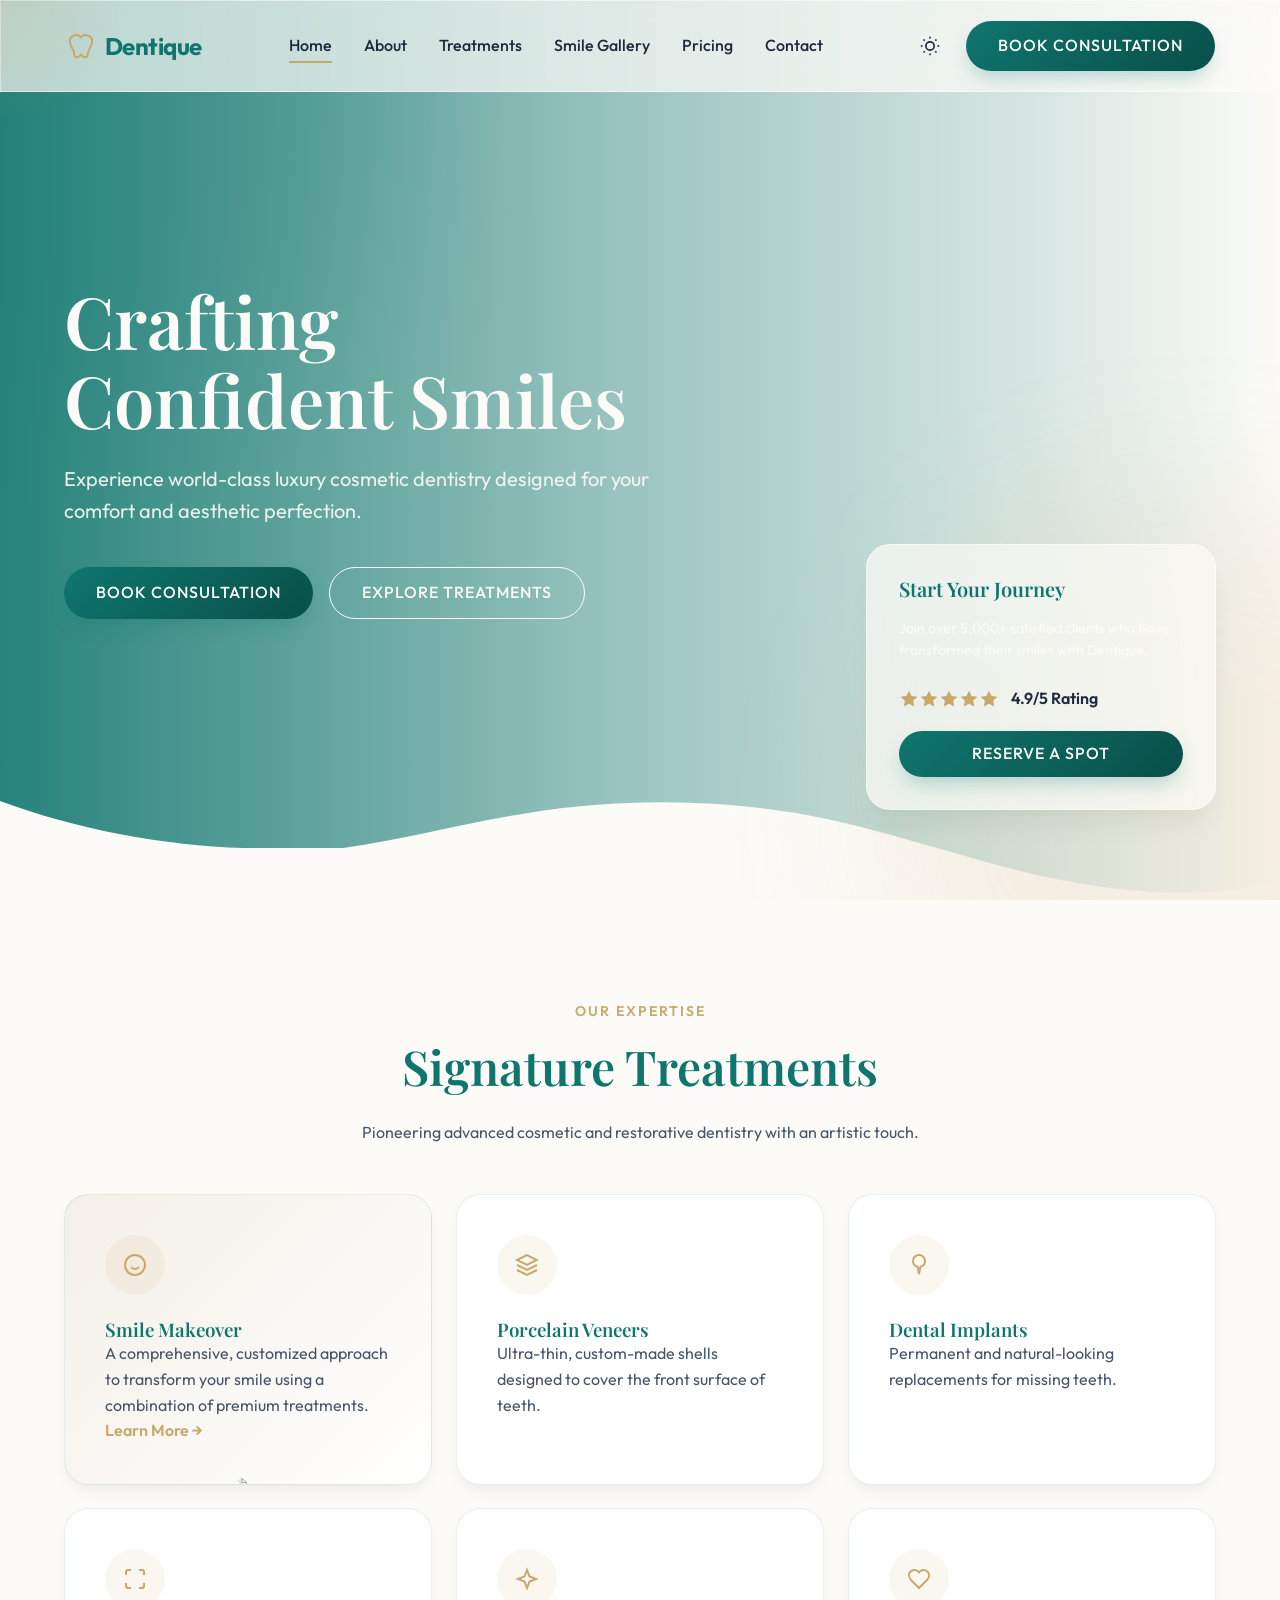
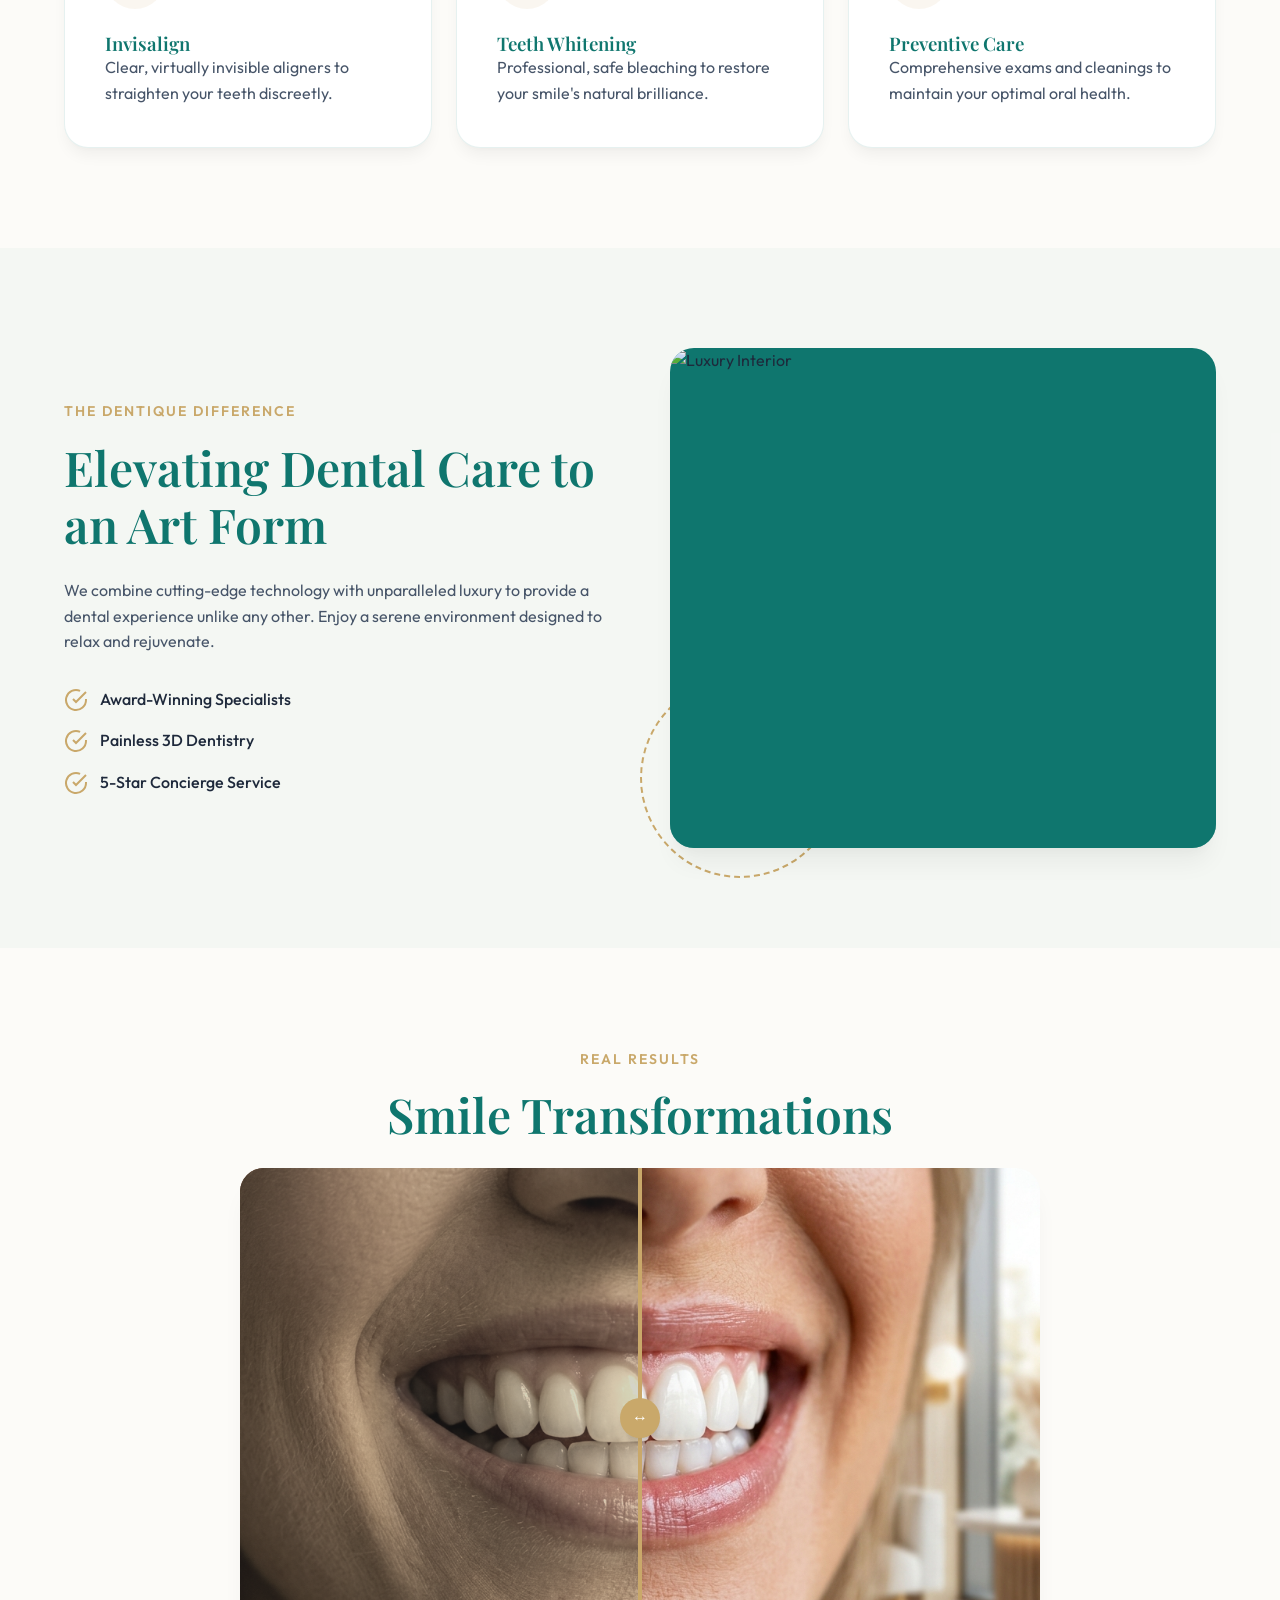
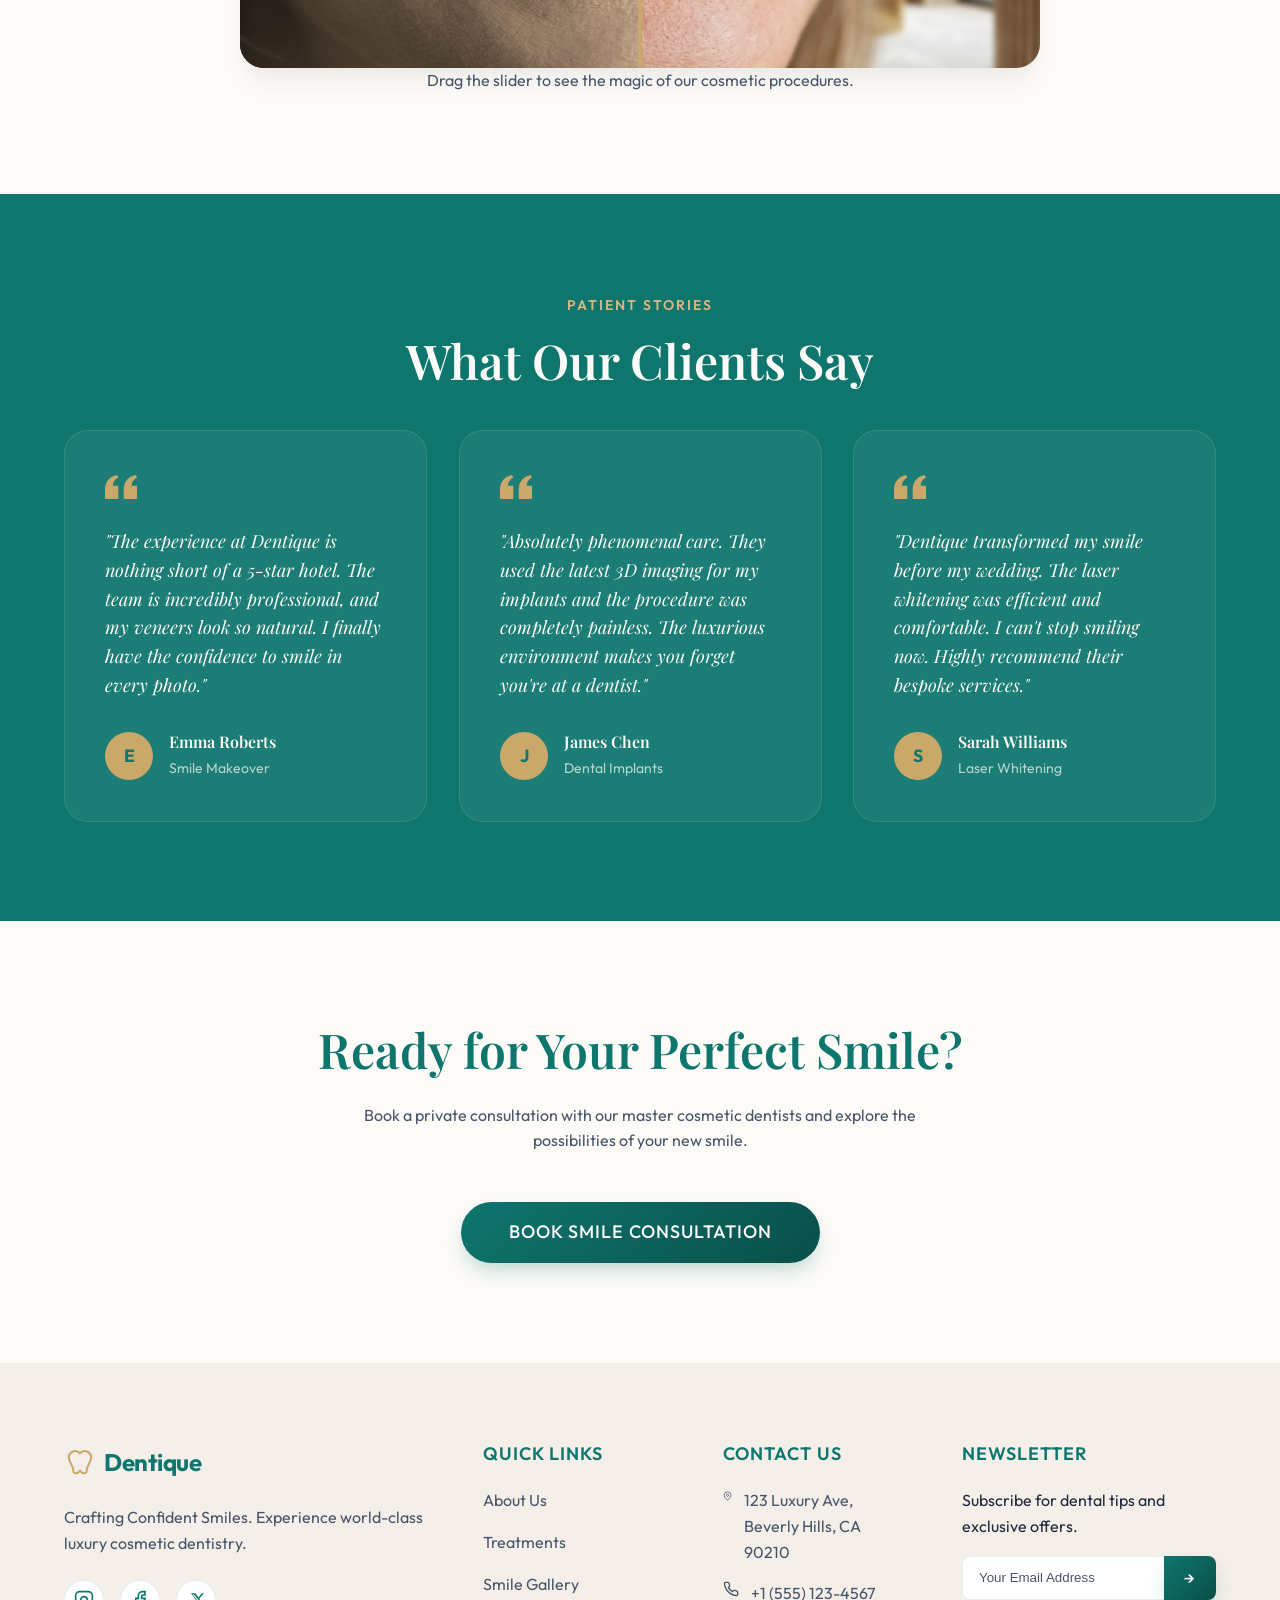
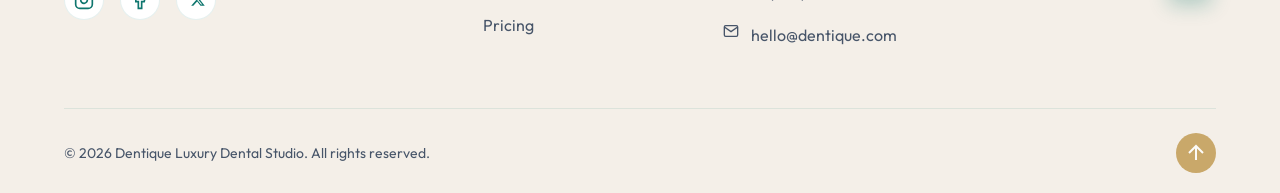
==== index.html @ 17588ed6 "first commit" ====
<!DOCTYPE html>
<html lang="en">
<head>
  <meta charset="UTF-8">
  <meta name="viewport" content="width=device-width, initial-scale=1.0">
  <title>Dentique | Luxury Dental Studio</title>
  <meta name="description" content="Crafting Confident Smiles. Experience world-class luxury cosmetic dentistry at Dentique.">
  <link rel="stylesheet" href="assets/css/style.css">
  <script src="assets/js/components.js" defer></script>
  <script src="assets/js/main.js" defer></script>
  <style>
    /* Home 1 Specific Styles */
    .hero {
      position: relative;
      height: 100vh;
      min-height: 800px;
      display: flex;
      align-items: center;
      overflow: hidden;
    }
    
    .hero-bg {
      position: absolute;
      top: 0;
      left: 0;
      width: 100%;
      height: 100%;
      z-index: -1;
    }
    
    .hero-bg img {
      width: 100%;
      height: 100%;
      object-fit: cover;
    }
    
    .hero-overlay {
      position: absolute;
      top: 0;
      left: 0;
      width: 100%;
      height: 100%;
      background: linear-gradient(to right, rgba(15, 118, 110, 0.9) 0%, rgba(15, 118, 110, 0.4) 50%, rgba(252, 251, 248, 0) 100%);
    }
    
    [data-theme="dark"] .hero-overlay {
      background: linear-gradient(to right, rgba(11, 17, 32, 0.95) 0%, rgba(11, 17, 32, 0.6) 50%, rgba(11, 17, 32, 0.2) 100%);
    }

    .hero-content {
      position: relative;
      z-index: 2;
      max-width: 600px;
      color: var(--secondary);
    }
    
    .hero-title {
      font-size: 4.5rem;
      color: var(--secondary);
      margin-bottom: 24px;
      line-height: 1.1;
    }
    
    [data-theme="dark"] .hero-title { color: var(--accent); }
    
    .hero-desc {
      font-size: 1.25rem;
      margin-bottom: 40px;
      opacity: 0.9;
    }
    
    .floating-appointment-card {
      position: absolute;
      right: 5%;
      bottom: 10%;
      background: var(--glass-bg);
      backdrop-filter: blur(20px);
      -webkit-backdrop-filter: blur(20px);
      padding: 32px;
      border-radius: var(--radius-lg);
      border: 1px solid var(--glass-border);
      box-shadow: var(--shadow-lg);
      max-width: 350px;
      z-index: 2;
      animation: float 6s ease-in-out infinite;
    }
    
    @keyframes float {
      0% { transform: translateY(0px); }
      50% { transform: translateY(-20px); }
      100% { transform: translateY(0px); }
    }
    
    .curved-bottom {
      position: absolute;
      bottom: 0;
      left: 0;
      width: 100%;
      overflow: hidden;
      line-height: 0;
      transform: translateY(1px);
    }
    
    .curved-bottom svg {
      position: relative;
      display: block;
      width: calc(100% + 1.3px);
      height: 100px;
    }
    
    .curved-bottom .shape-fill {
      fill: var(--bg-main);
      transition: fill var(--transition-base);
    }

    /* Signature Treatments - Bento Layout refinements */
    .bento-item.featured {
      grid-column: span 4;
      background: linear-gradient(135deg, var(--supporting), #fff);
    }
    .bento-item.standard {
      grid-column: span 4;
    }
    [data-theme="dark"] .bento-item.featured {
      background: linear-gradient(135deg, var(--bg-card), #152238);
    }
    
    .treatment-icon {
      width: 60px;
      height: 60px;
      background: rgba(201, 168, 106, 0.1);
      border-radius: 50%;
      display: flex;
      align-items: center;
      justify-content: center;
      color: var(--accent);
      margin-bottom: 24px;
    }
    
    .bento-img {
      position: absolute;
      right: -20px;
      bottom: -20px;
      width: 60%;
      opacity: 0.8;
      transition: transform var(--transition-slow);
    }
    .bento-item:hover .bento-img {
      transform: scale(1.05) translate(-10px, -10px);
    }
    
    /* Before & After Slider */
    .ba-slider {
      position: relative;
      width: 100%;
      max-width: 800px;
      margin: 0 auto;
      height: 500px;
      border-radius: var(--radius-lg);
      overflow: hidden;
      box-shadow: var(--shadow-lg);
    }
    
    .ba-slider img {
      position: absolute;
      top: 0; left: 0; width: 100%; height: 100%;
      object-fit: cover;
    }
    
    .img-after {
      z-index: 1;
    }
    
    .img-before {
      z-index: 2;
      clip-path: inset(0 50% 0 0);
    }
    
    .slider-handle {
      position: absolute;
      top: 0;
      bottom: 0;
      left: 50%;
      width: 4px;
      background: var(--accent);
      z-index: 3;
      transform: translateX(-50%);
      cursor: ew-resize;
    }
    
    .slider-handle::after {
      content: '↔';
      position: absolute;
      top: 50%;
      left: 50%;
      transform: translate(-50%, -50%);
      width: 40px;
      height: 40px;
      background: var(--accent);
      color: #fff;
      border-radius: 50%;
      display: flex;
      align-items: center;
      justify-content: center;
      font-weight: bold;
      box-shadow: var(--shadow-sm);
    }
    .hero-buttons {
      display: flex;
      gap: 16px;
    }

    @media (max-width: 1024px) {
      .hero-title { font-size: 3.5rem; }
      .floating-appointment-card { display: none; }
      .bento-item.featured, .bento-item.standard { grid-column: span 6; }
    }

    @media (max-width: 767px) {
      .hero-buttons {
        flex-direction: column;
        width: 100%;
      }
      .hero-buttons .btn {
        width: 100%;
        text-align: center;
      }
    }
  </style>
  <link rel="icon" type="image/svg+xml" href="favicon.svg">
</head>
<body>
  
  <custom-header></custom-header>

  <main>
    <!-- Section 1: Luxury Hero -->
    <section class="hero mesh-bg">
      <div class="hero-bg">
        <img src="assets/images/hero.png" alt="Dentique Luxury Clinic">
      </div>
      <div class="hero-overlay"></div>
      
      <div class="container relative z-10 h-full flex items-center">
        <div class="hero-content reveal fade-up">
          <h1 class="hero-title">Crafting<br>Confident Smiles</h1>
          <p class="hero-desc">Experience world-class luxury cosmetic dentistry designed for your comfort and aesthetic perfection.</p>
          <div class="hero-buttons">
            <a href="book.html" class="btn btn-primary">Book Consultation</a>
            <a href="treatments.html" class="btn btn-outline" style="color: var(--secondary); border-color: var(--secondary);">Explore Treatments</a>
          </div>
        </div>
      </div>
      
      <div class="floating-appointment-card reveal fade-left delay-300">
        <h3 class="mb-2" style="font-size: 1.25rem;">Start Your Journey</h3>
        <p class="mb-3" style="font-size: 0.875rem; color: var(--text-main);">Join over 5,000+ satisfied clients who have transformed their smiles with Dentique.</p>
        <div style="display: flex; align-items: center; gap: 12px; margin-bottom: 20px;">
          <div style="display: flex; color: var(--accent);">
            <svg width="20" height="20" viewBox="0 0 24 24" fill="currentColor"><path d="M12 2l3.09 6.26L22 9.27l-5 4.87 1.18 6.88L12 17.77l-6.18 3.25L7 14.14 2 9.27l6.91-1.01L12 2z"/></svg>
            <svg width="20" height="20" viewBox="0 0 24 24" fill="currentColor"><path d="M12 2l3.09 6.26L22 9.27l-5 4.87 1.18 6.88L12 17.77l-6.18 3.25L7 14.14 2 9.27l6.91-1.01L12 2z"/></svg>
            <svg width="20" height="20" viewBox="0 0 24 24" fill="currentColor"><path d="M12 2l3.09 6.26L22 9.27l-5 4.87 1.18 6.88L12 17.77l-6.18 3.25L7 14.14 2 9.27l6.91-1.01L12 2z"/></svg>
            <svg width="20" height="20" viewBox="0 0 24 24" fill="currentColor"><path d="M12 2l3.09 6.26L22 9.27l-5 4.87 1.18 6.88L12 17.77l-6.18 3.25L7 14.14 2 9.27l6.91-1.01L12 2z"/></svg>
            <svg width="20" height="20" viewBox="0 0 24 24" fill="currentColor"><path d="M12 2l3.09 6.26L22 9.27l-5 4.87 1.18 6.88L12 17.77l-6.18 3.25L7 14.14 2 9.27l6.91-1.01L12 2z"/></svg>
          </div>
          <span style="font-weight: 600; color: var(--text-main);">4.9/5 Rating</span>
        </div>
        <a href="contact.html" class="btn btn-primary" style="width: 100%; padding: 10px;">Reserve a Spot</a>
      </div>
      
      <div class="curved-bottom">
        <svg data-name="Layer 1" xmlns="http://www.w3.org/2000/svg" viewBox="0 0 1200 120" preserveAspectRatio="none">
          <path d="M321.39,56.44c58-10.79,114.16-30.13,172-41.86,82.39-16.72,168.19-17.73,250.45-.39C823.78,31,906.67,72,985.66,92.83c70.05,18.48,146.53,26.09,214.34,3V120H0V0C73.81,35.1,154.5,53.25,227.18,56.44Z" class="shape-fill"></path>
        </svg>
      </div>
    </section>

    <!-- Section 2: Signature Treatments -->
    <section class="section">
      <div class="container">
        <div class="text-center reveal fade-up mb-5">
          <span class="section-subtitle">Our Expertise</span>
          <h2 class="section-title">Signature Treatments</h2>
          <p class="text-muted" style="max-width: 600px; margin: 0 auto;">Pioneering advanced cosmetic and restorative dentistry with an artistic touch.</p>
        </div>
        
        <div class="bento-grid">
          <!-- Item 1: Featured -->
          <div class="bento-item featured reveal zoom-in tilt-card">
            <div class="tilt-content">
              <div class="treatment-icon hover-lift">
                <svg width="24" height="24" viewBox="0 0 24 24" fill="none" stroke="currentColor" stroke-width="2"><circle cx="12" cy="12" r="10"/><path d="M8 14s1.5 2 4 2 4-2 4-2"/><line x1="9" y1="9" x2="9.01" y2="9"/><line x1="15" y1="9" x2="15.01" y2="9"/></svg>
              </div>
              <h3>Smile Makeover</h3>
              <p class="text-muted mt-2" style="max-width: 300px;">A comprehensive, customized approach to transform your smile using a combination of premium treatments.</p>
              <a href="treatments.html" class="text-accent mt-4" style="display:inline-block; font-weight:600;">Learn More &rarr;</a>
            </div>
            <img src="https://images.unsplash.com/photo-1598331668953-29a32c525f24?auto=format&fit=crop&q=80&w=600" alt="Smile Makeover" class="bento-img" style="border-radius: var(--radius-md);">
          </div>
          
          <!-- Item 2 -->
          <div class="bento-item standard reveal fade-up delay-100 tilt-card glow-card">
            <div class="tilt-content">
              <div class="treatment-icon hover-lift">
                <svg width="24" height="24" viewBox="0 0 24 24" fill="none" stroke="currentColor" stroke-width="2"><polygon points="12 2 2 7 12 12 22 7 12 2"/><polyline points="2 12 12 17 22 12"/><polyline points="2 17 12 22 22 17"/></svg>
              </div>
              <h3>Porcelain Veneers</h3>
              <p class="text-muted mt-2">Ultra-thin, custom-made shells designed to cover the front surface of teeth.</p>
            </div>
          </div>
          
          <!-- Item 3 -->
          <div class="bento-item standard reveal fade-up delay-200 tilt-card glow-card">
            <div class="tilt-content">
              <div class="treatment-icon hover-lift">
                <svg width="24" height="24" viewBox="0 0 24 24" fill="none" stroke="currentColor" stroke-width="2"><path d="M12 2C8.69 2 6 4.69 6 8c0 2.8 1.94 5.16 4.54 5.82L12 21l1.46-7.18C16.06 13.16 18 10.8 18 8c0-3.31-2.69-6-6-6z"/></svg>
              </div>
              <h3>Dental Implants</h3>
              <p class="text-muted mt-2">Permanent and natural-looking replacements for missing teeth.</p>
            </div>
          </div>
          
          <!-- Item 4 -->
          <div class="bento-item standard reveal fade-up delay-300 tilt-card glow-card">
            <div class="tilt-content">
              <div class="treatment-icon hover-lift">
                <svg width="24" height="24" viewBox="0 0 24 24" fill="none" stroke="currentColor" stroke-width="2"><path d="M8 3H5a2 2 0 0 0-2 2v3m18 0V5a2 2 0 0 0-2-2h-3m0 18h3a2 2 0 0 0 2-2v-3M3 16v3a2 2 0 0 0 2 2h3"/></svg>
              </div>
              <h3>Invisalign</h3>
              <p class="text-muted mt-2">Clear, virtually invisible aligners to straighten your teeth discreetly.</p>
            </div>
          </div>
          
          <!-- Item 5 -->
          <div class="bento-item standard reveal fade-up delay-400 tilt-card glow-card">
            <div class="tilt-content">
              <div class="treatment-icon hover-lift">
                <svg width="24" height="24" viewBox="0 0 24 24" fill="none" stroke="currentColor" stroke-width="2"><path d="M12 3L14.5 9.5L21 12L14.5 14.5L12 21L9.5 14.5L3 12L9.5 9.5L12 3Z"/></svg>
              </div>
              <h3>Teeth Whitening</h3>
              <p class="text-muted mt-2">Professional, safe bleaching to restore your smile's natural brilliance.</p>
            </div>
          </div>
          
          <!-- Item 6 -->
          <div class="bento-item standard reveal fade-up delay-500 tilt-card glow-card">
            <div class="tilt-content">
              <div class="treatment-icon hover-lift">
                <svg width="24" height="24" viewBox="0 0 24 24" fill="none" stroke="currentColor" stroke-width="2"><path d="M20.42 4.58a5.4 5.4 0 0 0-7.65 0l-.77.78-.77-.78a5.4 5.4 0 0 0-7.65 0C1.46 6.7 1.33 10.28 4 13l8 8 8-8c2.67-2.72 2.54-6.3.42-8.42z"/></svg>
              </div>
              <h3>Preventive Care</h3>
              <p class="text-muted mt-2">Comprehensive exams and cleanings to maintain your optimal oral health.</p>
            </div>
          </div>
        </div>
      </div>
    </section>

    <!-- Section 3: Why Dentique -->
    <section class="section" style="background-color: rgba(15, 118, 110, 0.03);">
      <div class="container">
        <div style="display: flex; flex-wrap: wrap; align-items: center; gap: 60px;">
          <div style="flex: 1; min-width: 300px;" class="reveal fade-right">
            <span class="section-subtitle">The Dentique Difference</span>
            <h2 class="section-title">Elevating Dental Care to an Art Form</h2>
            <p class="text-muted mb-4">We combine cutting-edge technology with unparalleled luxury to provide a dental experience unlike any other. Enjoy a serene environment designed to relax and rejuvenate.</p>
            <ul style="display: flex; flex-direction: column; gap: 16px;">
              <li style="display: flex; align-items: center; gap: 12px; font-weight: 500;">
                <svg width="24" height="24" viewBox="0 0 24 24" fill="none" stroke="var(--accent)" stroke-width="2"><path d="M22 11.08V12a10 10 0 1 1-5.93-9.14"/><polyline points="22 4 12 14.01 9 11.01"/></svg>
                Award-Winning Specialists
              </li>
              <li style="display: flex; align-items: center; gap: 12px; font-weight: 500;">
                <svg width="24" height="24" viewBox="0 0 24 24" fill="none" stroke="var(--accent)" stroke-width="2"><path d="M22 11.08V12a10 10 0 1 1-5.93-9.14"/><polyline points="22 4 12 14.01 9 11.01"/></svg>
                Painless 3D Dentistry
              </li>
              <li style="display: flex; align-items: center; gap: 12px; font-weight: 500;">
                <svg width="24" height="24" viewBox="0 0 24 24" fill="none" stroke="var(--accent)" stroke-width="2"><path d="M22 11.08V12a10 10 0 1 1-5.93-9.14"/><polyline points="22 4 12 14.01 9 11.01"/></svg>
                5-Star Concierge Service
              </li>
            </ul>
          </div>
          <div style="flex: 1; min-width: 300px; position: relative;" class="reveal fade-left">
            <div class="hover-lift" style="background: var(--primary); border-radius: var(--radius-lg); height: 500px; overflow: hidden; position: relative; box-shadow: var(--shadow-lg);">
               <img src="https://images.unsplash.com/photo-1606811841689-23dfddce3e95?auto=format&fit=crop&q=80&w=800" alt="Luxury Interior" style="width: 100%; height: 100%; object-fit: cover;">
               <div style="position: absolute; inset:0; background: linear-gradient(0deg, rgba(15,118,110,0.8), transparent); opacity: 0.8;"></div>
            </div>
            <!-- Decorative element -->
            <div style="position: absolute; bottom: -30px; left: -30px; width: 200px; height: 200px; border-radius: 50%; border: 2px dashed var(--accent); z-index: -1; animation: spin 20s linear infinite;"></div>
          </div>
        </div>
      </div>
    </section>

    <!-- Section 4: Smile Transformation -->
    <section class="section">
      <div class="container text-center">
        <span class="section-subtitle">Real Results</span>
        <h2 class="section-title reveal fade-up">Smile Transformations</h2>
        
        <div class="ba-slider reveal zoom-in mt-5" id="ba-slider">
          <!-- Authentic images for before/after structure -->
          <img src="assets/images/smile_transformation.png" alt="After" class="img-after">
          <img src="assets/images/smile_transformation.png" alt="Before" class="img-before" id="img-before" style="filter: sepia(60%) contrast(85%) brightness(90%);">
          <div class="slider-handle" id="slider-handle"></div>
        </div>
        <p class="text-muted mt-4 reveal fade-up">Drag the slider to see the magic of our cosmetic procedures.</p>
      </div>
    </section>

    <!-- Section 5: Testimonials -->
    <section class="section" style="background-color: var(--primary); color: var(--secondary);">
      <div class="container text-center">
        <span class="section-subtitle" style="color: var(--accent-light);">Patient Stories</span>
        <h2 class="section-title reveal fade-up" style="color: var(--secondary);">What Our Clients Say</h2>
        
        <div style="display: grid; grid-template-columns: repeat(auto-fit, minmax(300px, 1fr)); gap: 32px; margin-top: 40px;">
          <!-- Card 1 -->
          <div class="reveal fade-up tilt-card" style="background: rgba(252,251,248,0.05); padding: 40px; border-radius: var(--radius-lg); border: 1px solid rgba(252,251,248,0.1); text-align: left; display: flex; flex-direction: column; height: 100%;">
            <svg width="32" height="32" viewBox="0 0 24 24" fill="var(--accent)" stroke="none" style="margin-bottom: 24px;"><path d="M14.017 21v-7.391c0-5.704 3.731-9.57 8.983-10.609l.995 2.151c-2.432.917-3.995 3.638-3.995 5.849h4v10h-9.983zm-14.017 0v-7.391c0-5.704 3.748-9.57 9-10.609l.996 2.151c-2.433.917-3.996 3.638-3.996 5.849h3.983v10h-9.983z"/></svg>
            <p style="font-family: var(--font-serif); font-size: 1.125rem; font-style: italic; margin-bottom: 32px; line-height: 1.6; color: var(--secondary); flex-grow: 1;">"The experience at Dentique is nothing short of a 5-star hotel. The team is incredibly professional, and my veneers look so natural. I finally have the confidence to smile in every photo."</p>
            <div style="display: flex; align-items: center; gap: 16px;">
              <div style="width: 48px; height: 48px; border-radius: 50%; background-color: var(--accent); display: flex; align-items: center; justify-content: center; font-weight: bold; font-size: 1.1rem; color: var(--primary);">E</div>
              <div>
                <h4 style="color: var(--secondary); margin-bottom: 4px; font-size: 1rem;">Emma Roberts</h4>
                <span style="font-size: 0.875rem; color: rgba(252,251,248,0.7);">Smile Makeover</span>
              </div>
            </div>
          </div>

          <!-- Card 2 -->
          <div class="reveal fade-up delay-100 tilt-card" style="background: rgba(252,251,248,0.05); padding: 40px; border-radius: var(--radius-lg); border: 1px solid rgba(252,251,248,0.1); text-align: left; display: flex; flex-direction: column; height: 100%;">
            <svg width="32" height="32" viewBox="0 0 24 24" fill="var(--accent)" stroke="none" style="margin-bottom: 24px;"><path d="M14.017 21v-7.391c0-5.704 3.731-9.57 8.983-10.609l.995 2.151c-2.432.917-3.995 3.638-3.995 5.849h4v10h-9.983zm-14.017 0v-7.391c0-5.704 3.748-9.57 9-10.609l.996 2.151c-2.433.917-3.996 3.638-3.996 5.849h3.983v10h-9.983z"/></svg>
            <p style="font-family: var(--font-serif); font-size: 1.125rem; font-style: italic; margin-bottom: 32px; line-height: 1.6; color: var(--secondary); flex-grow: 1;">"Absolutely phenomenal care. They used the latest 3D imaging for my implants and the procedure was completely painless. The luxurious environment makes you forget you're at a dentist."</p>
            <div style="display: flex; align-items: center; gap: 16px;">
              <div style="width: 48px; height: 48px; border-radius: 50%; background-color: var(--accent); display: flex; align-items: center; justify-content: center; font-weight: bold; font-size: 1.1rem; color: var(--primary);">J</div>
              <div>
                <h4 style="color: var(--secondary); margin-bottom: 4px; font-size: 1rem;">James Chen</h4>
                <span style="font-size: 0.875rem; color: rgba(252,251,248,0.7);">Dental Implants</span>
              </div>
            </div>
          </div>

          <!-- Card 3 -->
          <div class="reveal fade-up delay-200 tilt-card" style="background: rgba(252,251,248,0.05); padding: 40px; border-radius: var(--radius-lg); border: 1px solid rgba(252,251,248,0.1); text-align: left; display: flex; flex-direction: column; height: 100%;">
            <svg width="32" height="32" viewBox="0 0 24 24" fill="var(--accent)" stroke="none" style="margin-bottom: 24px;"><path d="M14.017 21v-7.391c0-5.704 3.731-9.57 8.983-10.609l.995 2.151c-2.432.917-3.995 3.638-3.995 5.849h4v10h-9.983zm-14.017 0v-7.391c0-5.704 3.748-9.57 9-10.609l.996 2.151c-2.433.917-3.996 3.638-3.996 5.849h3.983v10h-9.983z"/></svg>
            <p style="font-family: var(--font-serif); font-size: 1.125rem; font-style: italic; margin-bottom: 32px; line-height: 1.6; color: var(--secondary); flex-grow: 1;">"Dentique transformed my smile before my wedding. The laser whitening was efficient and comfortable. I can't stop smiling now. Highly recommend their bespoke services."</p>
            <div style="display: flex; align-items: center; gap: 16px;">
              <div style="width: 48px; height: 48px; border-radius: 50%; background-color: var(--accent); display: flex; align-items: center; justify-content: center; font-weight: bold; font-size: 1.1rem; color: var(--primary);">S</div>
              <div>
                <h4 style="color: var(--secondary); margin-bottom: 4px; font-size: 1rem;">Sarah Williams</h4>
                <span style="font-size: 0.875rem; color: rgba(252,251,248,0.7);">Laser Whitening</span>
              </div>
            </div>
          </div>
        </div>
      </div>
    </section>

    <!-- Section 6: Premium CTA -->
    <section class="section text-center">
      <div class="container reveal zoom-in">
        <h2 class="section-title">Ready for Your Perfect Smile?</h2>
        <p class="text-muted mb-5" style="max-width: 600px; margin-left: auto; margin-right: auto;">Book a private consultation with our master cosmetic dentists and explore the possibilities of your new smile.</p>
        <a href="contact.html" class="btn btn-primary" style="padding: 16px 48px; font-size: 1.125rem;">Book Smile Consultation</a>
      </div>
    </section>
  </main>

  <custom-footer></custom-footer>

  <script>
    // Before/After Slider Logic
    document.addEventListener('DOMContentLoaded', () => {
      const slider = document.getElementById('ba-slider');
      const beforeImg = document.getElementById('img-before');
      const handle = document.getElementById('slider-handle');
      
      if(slider && beforeImg && handle) {
        let isDown = false;
        
        slider.addEventListener('mousedown', (e) => { isDown = true; });
        slider.addEventListener('mouseup', () => { isDown = false; });
        slider.addEventListener('mouseleave', () => { isDown = false; });
        
        slider.addEventListener('mousemove', (e) => {
          if (!isDown) return;
          const rect = slider.getBoundingClientRect();
          let x = e.clientX - rect.left;
          let percent = (x / rect.width) * 100;
          
          if(percent < 0) percent = 0;
          if(percent > 100) percent = 100;
          
          beforeImg.style.clipPath = `inset(0 ${100 - percent}% 0 0)`;
          handle.style.left = `${percent}%`;
        });
      }
    });
  </script>
</body>
</html>
---- assets/css/style.css ----
@import url('https://fonts.googleapis.com/css2?family=Outfit:wght@300;400;500;600;700&family=Playfair+Display:ital,wght@0,400;0,500;0,600;0,700;1,400;1,600&display=swap');

:root {
  /* Colors - Light Theme */
  --primary: #0F766E; /* Deep Emerald */
  --primary-light: #159389;
  --primary-dark: #094F49;
  --secondary: #FCFBF8; /* Ivory White */
  --accent: #C9A86A; /* Champagne Gold */
  --accent-light: #D4B985;
  --accent-dark: #A88647;
  --supporting: #F4EFE8; /* Soft Beige */
  --dark: #1E293B; /* Charcoal */
  --text-main: #1E293B;
  --text-muted: #475569;
  --bg-main: #FCFBF8;
  --bg-card: #FFFFFF;
  --border-color: rgba(15, 118, 110, 0.1);
  --glass-bg: rgba(252, 251, 248, 0.7);
  --glass-border: rgba(255, 255, 255, 0.5);

  /* Typography */
  --font-serif: 'Playfair Display', serif;
  --font-sans: 'Outfit', sans-serif;
  
  /* Shadows */
  --shadow-sm: 0 4px 6px -1px rgba(0, 0, 0, 0.05), 0 2px 4px -1px rgba(0, 0, 0, 0.03);
  --shadow-md: 0 10px 15px -3px rgba(0, 0, 0, 0.05), 0 4px 6px -2px rgba(0, 0, 0, 0.025);
  --shadow-lg: 0 20px 25px -5px rgba(0, 0, 0, 0.05), 0 10px 10px -5px rgba(0, 0, 0, 0.02);
  --shadow-gold: 0 10px 20px -5px rgba(201, 168, 106, 0.3);
  --shadow-emerald: 0 10px 20px -5px rgba(15, 118, 110, 0.3);
  
  /* Border Radius */
  --radius-sm: 8px;
  --radius-md: 16px;
  --radius-lg: 24px;
  --radius-xl: 32px;
  --radius-pill: 9999px;

  /* Transitions */
  --transition-fast: 0.2s cubic-bezier(0.4, 0, 0.2, 1);
  --transition-base: 0.3s cubic-bezier(0.4, 0, 0.2, 1);
  --transition-slow: 0.5s cubic-bezier(0.4, 0, 0.2, 1);
}

[data-theme="dark"] {
  --primary: #159389; 
  --primary-light: #1db1a5;
  --primary-dark: #0F766E;
  --secondary: #0F172A; 
  --supporting: #1E293B; 
  --dark: #FCFBF8;
  --text-main: #F8FAFC;
  --text-muted: #94A3B8;
  --bg-main: #0B1120;
  --bg-card: #1E293B;
  --border-color: rgba(255, 255, 255, 0.05);
  --glass-bg: rgba(15, 23, 42, 0.7);
  --glass-border: rgba(255, 255, 255, 0.1);
}

/* Global Reset */
* {
  margin: 0;
  padding: 0;
  box-sizing: border-box;
}

html {
  scroll-behavior: smooth;
  font-size: 16px;
  overflow-x: hidden;
  max-width: 100vw;
}

body {
  font-family: var(--font-sans);
  background-color: var(--bg-main);
  color: var(--text-main);
  line-height: 1.6;
  overflow-x: hidden;
  max-width: 100vw;
  position: relative;
  transition: background-color var(--transition-base), color var(--transition-base);
}
body.menu-open {
  overflow: hidden; /* Lock scroll when mobile menu is open */
}

h1, h2, h3, h4, h5, h6 {
  font-family: var(--font-serif);
  font-weight: 600;
  line-height: 1.2;
  color: var(--primary);
}

[data-theme="dark"] h1, 
[data-theme="dark"] h2, 
[data-theme="dark"] h3, 
[data-theme="dark"] h4, 
[data-theme="dark"] h5, 
[data-theme="dark"] h6 {
  color: var(--accent);
}

a {
  text-decoration: none;
  color: inherit;
}

ul {
  list-style: none;
}

img {
  max-width: 100%;
  height: auto;
  display: block;
}

/* Buttons */
.btn {
  display: inline-flex;
  align-items: center;
  justify-content: center;
  padding: 12px 32px;
  border-radius: var(--radius-pill);
  font-family: var(--font-sans);
  font-weight: 500;
  font-size: 1rem;
  cursor: pointer;
  transition: all var(--transition-base);
  border: none;
  text-transform: uppercase;
  letter-spacing: 1px;
  position: relative;
  overflow: hidden;
  z-index: 1;
}

.btn-primary {
  background: linear-gradient(135deg, var(--primary), var(--primary-dark));
  color: #fff;
  box-shadow: var(--shadow-emerald);
}

.btn-primary::before {
  content: '';
  position: absolute;
  top: 0; left: 0; right: 0; bottom: 0;
  background: linear-gradient(135deg, var(--accent), var(--accent-dark));
  opacity: 0;
  z-index: -1;
  transition: opacity var(--transition-base);
}

.btn-primary:hover::before {
  opacity: 1;
}

.btn-primary:hover {
  transform: translateY(-2px);
  box-shadow: var(--shadow-gold);
}

.btn-outline {
  background: transparent;
  color: var(--primary);
  border: 1px solid var(--primary);
}

.btn-outline:hover {
  background: var(--primary);
  color: #fff;
}

[data-theme="dark"] .btn-outline {
  color: var(--accent);
  border-color: var(--accent);
}

[data-theme="dark"] .btn-outline:hover {
  background: var(--accent);
  color: var(--bg-main);
}

/* Layout Classes */
.container {
  width: 100%;
  max-width: 1440px;
  margin: 0 auto;
  padding: 0 5%;
}

.section {
  padding: 100px 0;
  position: relative;
}

/* Glassmorphism */
.glass {
  background: var(--glass-bg);
  backdrop-filter: blur(12px);
  -webkit-backdrop-filter: blur(12px);
  border: 1px solid var(--glass-border);
}

/* Bento Grid */
.bento-grid {
  display: grid;
  grid-template-columns: repeat(12, 1fr);
  gap: 24px;
}

.bento-item {
  background: var(--bg-card);
  border-radius: var(--radius-lg);
  padding: 40px;
  box-shadow: var(--shadow-md);
  border: 1px solid var(--border-color);
  transition: transform var(--transition-base), box-shadow var(--transition-base);
  overflow: hidden;
  position: relative;
}

.bento-item:hover {
  transform: translateY(-5px);
  box-shadow: var(--shadow-lg);
}

/* Text Utilities */
.text-center { text-align: center; }
.text-primary { color: var(--primary); }
.text-accent { color: var(--accent); }
.text-muted { color: var(--text-muted); }
.mb-1 { margin-bottom: 8px; }
.mb-2 { margin-bottom: 16px; }
.mb-3 { margin-bottom: 24px; }
.mb-4 { margin-bottom: 32px; }
.mb-5 { margin-bottom: 48px; }

.section-subtitle {
  color: var(--accent);
  font-weight: 600;
  letter-spacing: 2px;
  text-transform: uppercase;
  font-size: 0.875rem;
  margin-bottom: 16px;
  display: block;
}

.section-title {
  font-size: 3rem;
  margin-bottom: 24px;
}

/* Responsive */
@media (max-width: 1024px) {
  .section { padding: 80px 0; }
  .section-title { font-size: 2.5rem; }
}

@media (max-width: 768px) {
  .section { padding: 60px 0; }
  .section-title { font-size: 2rem; }
  .bento-grid { display: flex; flex-direction: column; }
}



/* Header Styles */
.header {
  position: fixed;
  top: 0;
  left: 0;
  width: 100%;
  z-index: 1000;
  transition: all var(--transition-base);
  padding: 20px 0;
}

.header.scrolled {
  padding: 10px 0;
  background: var(--glass-bg);
  box-shadow: var(--shadow-sm);
}

.header-container {
  display: flex;
  align-items: center;
  justify-content: space-between;
}

.logo {
  display: flex;
  align-items: center;
  gap: 8px;
  font-family: var(--font-sans);
  font-size: 1.5rem;
  font-weight: 700;
  color: var(--primary);
  text-decoration: none;
  letter-spacing: -0.5px;
}

[data-theme="dark"] .logo { color: var(--text-main); }
.logo-icon { color: var(--accent) !important; }

.nav-menu { display: flex; align-items: center; }
.nav-list { display: flex; gap: 32px; }

.nav-link {
  font-weight: 500;
  position: relative;
  display: flex;
  align-items: center;
  gap: 4px;
  transition: color var(--transition-fast);
}

.nav-link::after {
  content: "";
  position: absolute;
  width: 0;
  height: 2px;
  bottom: -4px;
  left: 0;
  background-color: var(--accent);
  transition: width var(--transition-base);
}

.nav-link:hover::after, .nav-item.active .nav-link::after {
  width: 100%;
}

.nav-link:hover { color: var(--primary); }
[data-theme="dark"] .nav-link:hover { color: var(--accent); }

/* Mobile Header Styles (Slide Panel & Overlay) */
.nav-overlay {
  position: fixed;
  inset: 0;
  background: rgba(0, 0, 0, 0.6);
  backdrop-filter: blur(4px);
  z-index: 998;
  opacity: 0;
  visibility: hidden;
  transition: all 0.3s ease;
}
.nav-overlay.active {
  opacity: 1;
  visibility: visible;
}

@media (max-width: 1024px) {
  .nav-menu {
    position: fixed !important;
    top: 0 !important;
    bottom: auto !important;
    height: 100vh !important;
    height: 100dvh !important;
    left: -100% !important;
    width: 300px !important;
    max-width: 80vw !important;
    background: var(--bg-card) !important;
    display: flex !important;
    flex-direction: column !important;
    justify-content: flex-start !important;
    align-items: flex-start !important;
    padding: 100px 40px 40px !important;
    z-index: 1000 !important;
    transition: left 0.3s ease !important;
    box-shadow: 10px 0 30px rgba(0,0,0,0.1) !important;
    overflow-y: auto !important;
    opacity: 1 !important;
    visibility: visible !important;
    transform: none !important;
  }
  .nav-menu.active {
    left: 0 !important;
  }
  .nav-list {
    display: flex !important;
    flex-direction: column !important;
    gap: 32px !important;
    width: 100% !important;
    visibility: visible !important;
    opacity: 1 !important;
  }
  .nav-item, .nav-link {
    display: block !important;
    visibility: visible !important;
    opacity: 1 !important;
    color: var(--text-main) !important;
    font-size: 1.2rem !important;
  }
  .mobile-menu-btn { 
    display: flex; 
    z-index: 1001; 
  }
  
  /* Hamburger to X animation */
  .mobile-menu-btn.active span:nth-child(1) {
    transform: translateY(8px) rotate(45deg);
  }
  .mobile-menu-btn.active span:nth-child(2) {
    opacity: 0;
  }
  .mobile-menu-btn.active span:nth-child(3) {
    transform: translateY(-8px) rotate(-45deg);
  }
}

.has-dropdown { position: relative; }
.dropdown {
  position: absolute;
  top: 100%;
  left: 0;
  background: var(--bg-card);
  min-width: 200px;
  padding: 16px 0;
  border-radius: var(--radius-md);
  box-shadow: var(--shadow-lg);
  opacity: 0;
  visibility: hidden;
  transform: translateY(10px);
  transition: all var(--transition-base);
  border: 1px solid var(--border-color);
}

.has-dropdown:hover .dropdown {
  opacity: 1;
  visibility: visible;
  transform: translateY(0);
}

.dropdown a {
  display: block;
  padding: 8px 24px;
  transition: background var(--transition-fast), color var(--transition-fast);
}
.dropdown a:hover {
  background: var(--supporting);
  color: var(--primary);
}
[data-theme="dark"] .dropdown a:hover {
  background: var(--primary);
  color: var(--secondary);
}

.header-actions {
  display: flex;
  align-items: center;
  gap: 20px;
}

.theme-toggle {
  background: transparent;
  border: none;
  cursor: pointer;
  color: var(--text-main);
  display: flex;
  align-items: center;
  justify-content: center;
  width: 40px;
  height: 40px;
  border-radius: 50%;
  transition: background var(--transition-fast);
}
.theme-toggle:hover { background: var(--supporting); }
[data-theme="dark"] .theme-toggle:hover { background: var(--bg-main); }

.login-link {
  font-weight: 600;
  transition: color var(--transition-fast);
}
.login-link:hover { color: var(--accent); }

.mobile-menu-btn {
  display: none;
  flex-direction: column;
  gap: 6px;
  background: transparent;
  border: none;
  cursor: pointer;
}
.mobile-menu-btn span {
  width: 30px;
  height: 2px;
  background-color: var(--text-main);
  transition: all var(--transition-base);
}

/* Footer Styles */
.footer {
  background: var(--supporting);
  color: var(--text-main);
  padding: 80px 0 20px;
}
[data-theme="dark"] .footer { background: var(--bg-main); border-top: 1px solid var(--border-color); }

.footer-grid {
  display: grid;
  grid-template-columns: 2fr 1fr 1fr 1fr;
  gap: 60px;
  margin-bottom: 60px;
}

.footer .logo { 
  color: var(--primary); 
  margin-bottom: 24px; 
  font-family: var(--font-sans);
  font-size: 1.5rem;
  font-weight: 700;
  letter-spacing: -0.5px;
}
[data-theme="dark"] .footer .logo { color: var(--text-main); }

.footer-desc {
  color: var(--text-muted);
  margin-bottom: 24px;
}

.social-links {
  display: flex;
  gap: 16px;
}
.social-links a {
  display: flex;
  align-items: center;
  justify-content: center;
  width: 40px;
  height: 40px;
  border-radius: 50%;
  background: var(--bg-card);
  color: var(--primary);
  border: 1px solid var(--border-color);
  transition: all var(--transition-fast);
}
[data-theme="dark"] .social-links a {
  background: rgba(255, 255, 255, 0.05);
  color: var(--text-main);
  border: none;
}
.social-links a:hover {
  background: var(--accent);
  color: #fff;
  border-color: var(--accent);
  transform: translateY(-3px);
}

.footer h4 {
  color: var(--primary);
  font-family: var(--font-sans);
  font-size: 1.125rem;
  margin-bottom: 24px;
  text-transform: uppercase;
  letter-spacing: 1px;
}
[data-theme="dark"] .footer h4 { color: var(--accent); }

.footer ul { display: flex; flex-direction: column; gap: 16px; }
.footer ul li {
  display: flex;
  align-items: flex-start;
  gap: 12px;
  color: var(--text-muted);
}
.footer ul li a {
  transition: color var(--transition-fast);
}
.footer ul li a:hover { color: var(--accent); }

.newsletter-form {
  display: flex;
  margin-top: 16px;
}
.newsletter-form input {
  flex: 1;
  padding: 12px 16px;
  border: 1px solid var(--border-color);
  border-right: none;
  border-radius: var(--radius-sm) 0 0 var(--radius-sm);
  background: var(--bg-card);
  color: var(--text-main);
  outline: none;
}
.newsletter-form input::placeholder { color: var(--text-muted); }
.newsletter-form button {
  border-radius: 0 var(--radius-sm) var(--radius-sm) 0;
  padding: 12px 20px;
}

.footer-bottom {
  display: flex;
  justify-content: space-between;
  align-items: center;
  padding-top: 24px;
  border-top: 1px solid var(--border-color);
  color: var(--text-muted);
  font-size: 0.875rem;
}

#back-to-top {
  background: var(--accent);
  color: var(--secondary);
  border: none;
  width: 40px;
  height: 40px;
  border-radius: 50%;
  cursor: pointer;
  display: flex;
  align-items: center;
  justify-content: center;
  opacity: 0;
  visibility: hidden;
  transition: all var(--transition-base);
  transform: translateY(20px);
}
#back-to-top.show {
  opacity: 1;
  visibility: visible;
  transform: translateY(0);
}
#back-to-top:hover {
  background: var(--primary);
  transform: translateY(-5px);
}

/* Animations */
.fade-up { opacity: 0; transform: translateY(40px); transition: all 0.8s cubic-bezier(0.16, 1, 0.3, 1); }
.fade-left { opacity: 0; transform: translateX(-40px); transition: all 0.8s cubic-bezier(0.16, 1, 0.3, 1); }
.fade-right { opacity: 0; transform: translateX(40px); transition: all 0.8s cubic-bezier(0.16, 1, 0.3, 1); }
.zoom-in { opacity: 0; transform: scale(0.95); transition: all 0.8s cubic-bezier(0.16, 1, 0.3, 1); }

.fade-up.active, .fade-left.active, .fade-right.active, .zoom-in.active {
  opacity: 1;
  transform: translate(0) scale(1);
}

/* Delays */
.delay-100 { transition-delay: 100ms; }
.delay-200 { transition-delay: 200ms; }
.delay-300 { transition-delay: 300ms; }
.delay-400 { transition-delay: 400ms; }
.delay-500 { transition-delay: 500ms; }

/* Media Queries for Header/Footer */
@media (max-width: 1024px) {
  .footer-grid { grid-template-columns: 1fr 1fr; gap: 40px; }
  .nav-list { display: none; }
  .mobile-menu-btn { display: flex; }
}

@media (max-width: 768px) {
  .footer-grid { grid-template-columns: 1fr; }
  .header-actions .btn { display: none; }
  .header-actions .login-link { display: none; }
}

/* =========================================
   V2: 3D EFFECTS, MESH BACKGROUNDS & ANIMATIONS
   ========================================= */

/* Cursor Glow */
.cursor-glow {
  position: fixed;
  top: 0;
  left: 0;
  width: 300px;
  height: 300px;
  border-radius: 50%;
  background: radial-gradient(circle, rgba(201, 168, 106, 0.15) 0%, transparent 60%);
  transform: translate(-50%, -50%);
  pointer-events: none;
  z-index: 9999;
  transition: width 0.3s, height 0.3s;
}

[data-theme="dark"] .cursor-glow {
  background: radial-gradient(circle, rgba(15, 118, 110, 0.3) 0%, transparent 60%);
}

/* Scroll Progress Bar */
.scroll-progress {
  position: fixed;
  top: 0;
  left: 0;
  height: 4px;
  background: var(--accent);
  z-index: 10000;
  width: 0%;
  transition: width 0.1s ease-out;
}

/* Tilt Effect Wrapper */
.tilt-card {
  transform-style: preserve-3d;
  transform: perspective(1000px);
  will-change: transform;
}

.tilt-content {
  transform: translateZ(30px); /* Brings content forward in 3D space */
}

/* Gradient Mesh Background */
.mesh-bg {
  position: relative;
  overflow: hidden;
  background-color: var(--bg-main);
}
.mesh-bg::before, .mesh-bg::after {
  content: '';
  position: absolute;
  width: 600px;
  height: 600px;
  border-radius: 50%;
  filter: blur(80px);
  z-index: 0;
  opacity: 0.5;
  animation: mesh-float 20s infinite alternate ease-in-out;
}
.mesh-bg::before {
  top: -200px;
  left: -200px;
  background: rgba(15, 118, 110, 0.3); /* Primary */
}
.mesh-bg::after {
  bottom: -200px;
  right: -200px;
  background: rgba(201, 168, 106, 0.3); /* Accent */
  animation-delay: -10s;
}

@keyframes mesh-float {
  0% { transform: translate(0, 0) scale(1); }
  50% { transform: translate(100px, 100px) scale(1.2); }
  100% { transform: translate(-50px, 50px) scale(0.9); }
}

/* Aurora Glow Background */
.aurora-bg {
  position: relative;
  overflow: hidden;
  background: var(--dark);
  color: #FCFBF8;
}
.aurora-bg h1, .aurora-bg h2, .aurora-bg p, .aurora-bg .text-muted,
.mesh-bg h1, .mesh-bg h2, .mesh-bg p, .mesh-bg .text-muted,
.spheres-bg h1, .spheres-bg h2, .spheres-bg p, .spheres-bg .text-muted {
  color: #FCFBF8 !important;
}
.aurora-bg::before {
  content: '';
  position: absolute;
  top: 0; right: 0; bottom: 0; left: 0;
  background: linear-gradient(135deg, rgba(15,118,110,0.8) 0%, rgba(30,41,59,0.8) 100%);
  z-index: 0;
}
.aurora-bg::after {
  content: '';
  position: absolute;
  top: -50%; left: -50%; width: 200%; height: 200%;
  background: conic-gradient(from 180deg at 50% 50%, rgba(15, 118, 110, 0.3) 0deg, rgba(201, 168, 106, 0.1) 180deg, rgba(15, 118, 110, 0.3) 360deg);
  animation: spin 30s linear infinite;
  filter: blur(100px);
  z-index: 0;
}
@keyframes spin {
  100% { transform: rotate(360deg); }
}

/* Floating Spheres Background */
.spheres-bg {
  position: relative;
  overflow: hidden;
  background: var(--supporting);
}
.sphere {
  position: absolute;
  border-radius: 50%;
  background: linear-gradient(135deg, var(--primary), var(--primary-light));
  box-shadow: inset -10px -10px 20px rgba(0,0,0,0.2), 0 20px 40px rgba(0,0,0,0.1);
  animation: float-sphere 15s infinite ease-in-out alternate;
  z-index: 0;
}
.sphere:nth-child(1) { width: 300px; height: 300px; top: -100px; right: -50px; opacity: 0.1; }
.sphere:nth-child(2) { width: 150px; height: 150px; bottom: 100px; left: -50px; opacity: 0.15; animation-delay: -5s; }
.sphere:nth-child(3) { width: 80px; height: 80px; top: 200px; left: 20%; opacity: 0.2; animation-delay: -10s; }

@keyframes float-sphere {
  0% { transform: translateY(0) scale(1) rotate(0deg); }
  100% { transform: translateY(-50px) scale(1.1) rotate(20deg); }
}

/* Blur Panels (Glassmorphism 2.0) */
.glass-panel {
  background: rgba(255, 255, 255, 0.1);
  backdrop-filter: blur(20px);
  -webkit-backdrop-filter: blur(20px);
  border: 1px solid rgba(255, 255, 255, 0.2);
  box-shadow: 0 30px 60px rgba(0, 0, 0, 0.1);
  border-radius: var(--radius-lg);
  overflow: hidden;
}

[data-theme="dark"] .glass-panel {
  background: rgba(15, 23, 42, 0.3);
  border: 1px solid rgba(255, 255, 255, 0.05);
}

/* Animated SVG Waves */
.wave-divider {
  position: absolute;
  bottom: 0; left: 0; width: 100%;
  overflow: hidden;
  line-height: 0;
}
.wave-divider svg {
  position: relative;
  display: block;
  width: calc(100% + 1.3px);
  height: 120px;
}
.wave-divider .shape-fill {
  fill: var(--bg-main);
}
.wave-anim {
  animation: wave 10s linear infinite;
}
@keyframes wave {
  0% { transform: translateX(0); }
  100% { transform: translateX(-50%); }
}

/* Stagger List Reveal */
.stagger-list li {
  opacity: 0;
  transform: translateX(-20px);
  transition: all 0.5s ease-out;
}
.stagger-list.active li {
  opacity: 1;
  transform: translateX(0);
}
.stagger-list.active li:nth-child(1) { transition-delay: 100ms; }
.stagger-list.active li:nth-child(2) { transition-delay: 200ms; }
.stagger-list.active li:nth-child(3) { transition-delay: 300ms; }
.stagger-list.active li:nth-child(4) { transition-delay: 400ms; }
.stagger-list.active li:nth-child(5) { transition-delay: 500ms; }

/* 3D Hover Lift */
.hover-lift {
  transition: transform 0.4s cubic-bezier(0.175, 0.885, 0.32, 1.275), box-shadow 0.4s ease;
}
.hover-lift:hover {
  transform: translateY(-15px) scale(1.02);
  box-shadow: 0 25px 50px -12px rgba(0, 0, 0, 0.15);
}

/* Glowing Border Card */
.glow-card {
  position: relative;
}
.glow-card::before {
  content: '';
  position: absolute;
  inset: -2px;
  border-radius: inherit;
  background: linear-gradient(135deg, var(--accent), var(--primary), var(--accent-light));
  z-index: -1;
  opacity: 0;
  transition: opacity 0.4s ease;
  filter: blur(8px);
}
.glow-card:hover::before {
  opacity: 1;
}
.glow-card:hover h3, 
.glow-card:hover p, 
.glow-card:hover .text-muted, 
.glow-card:hover .treatment-icon {
  color: #FCFBF8 !important;
}
.glow-card:hover .treatment-icon {
  background: rgba(252, 251, 248, 0.2);
}
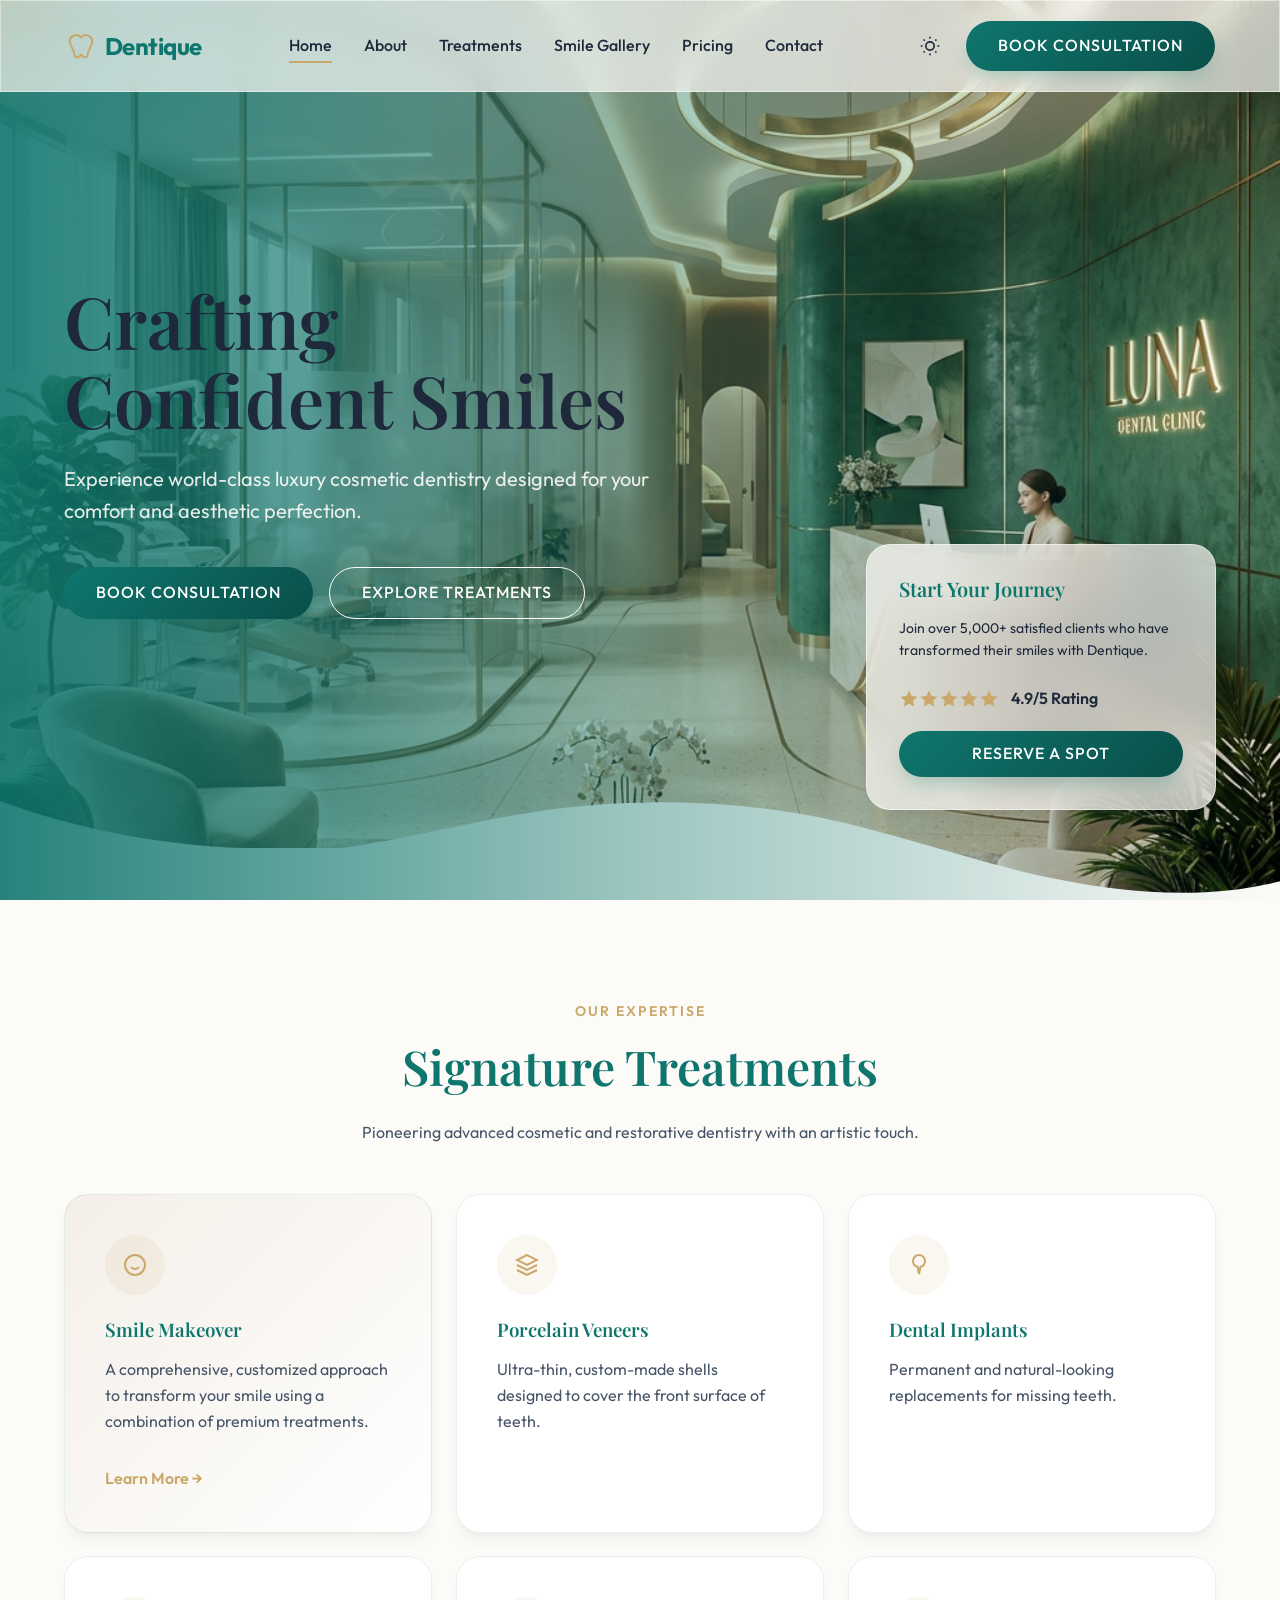
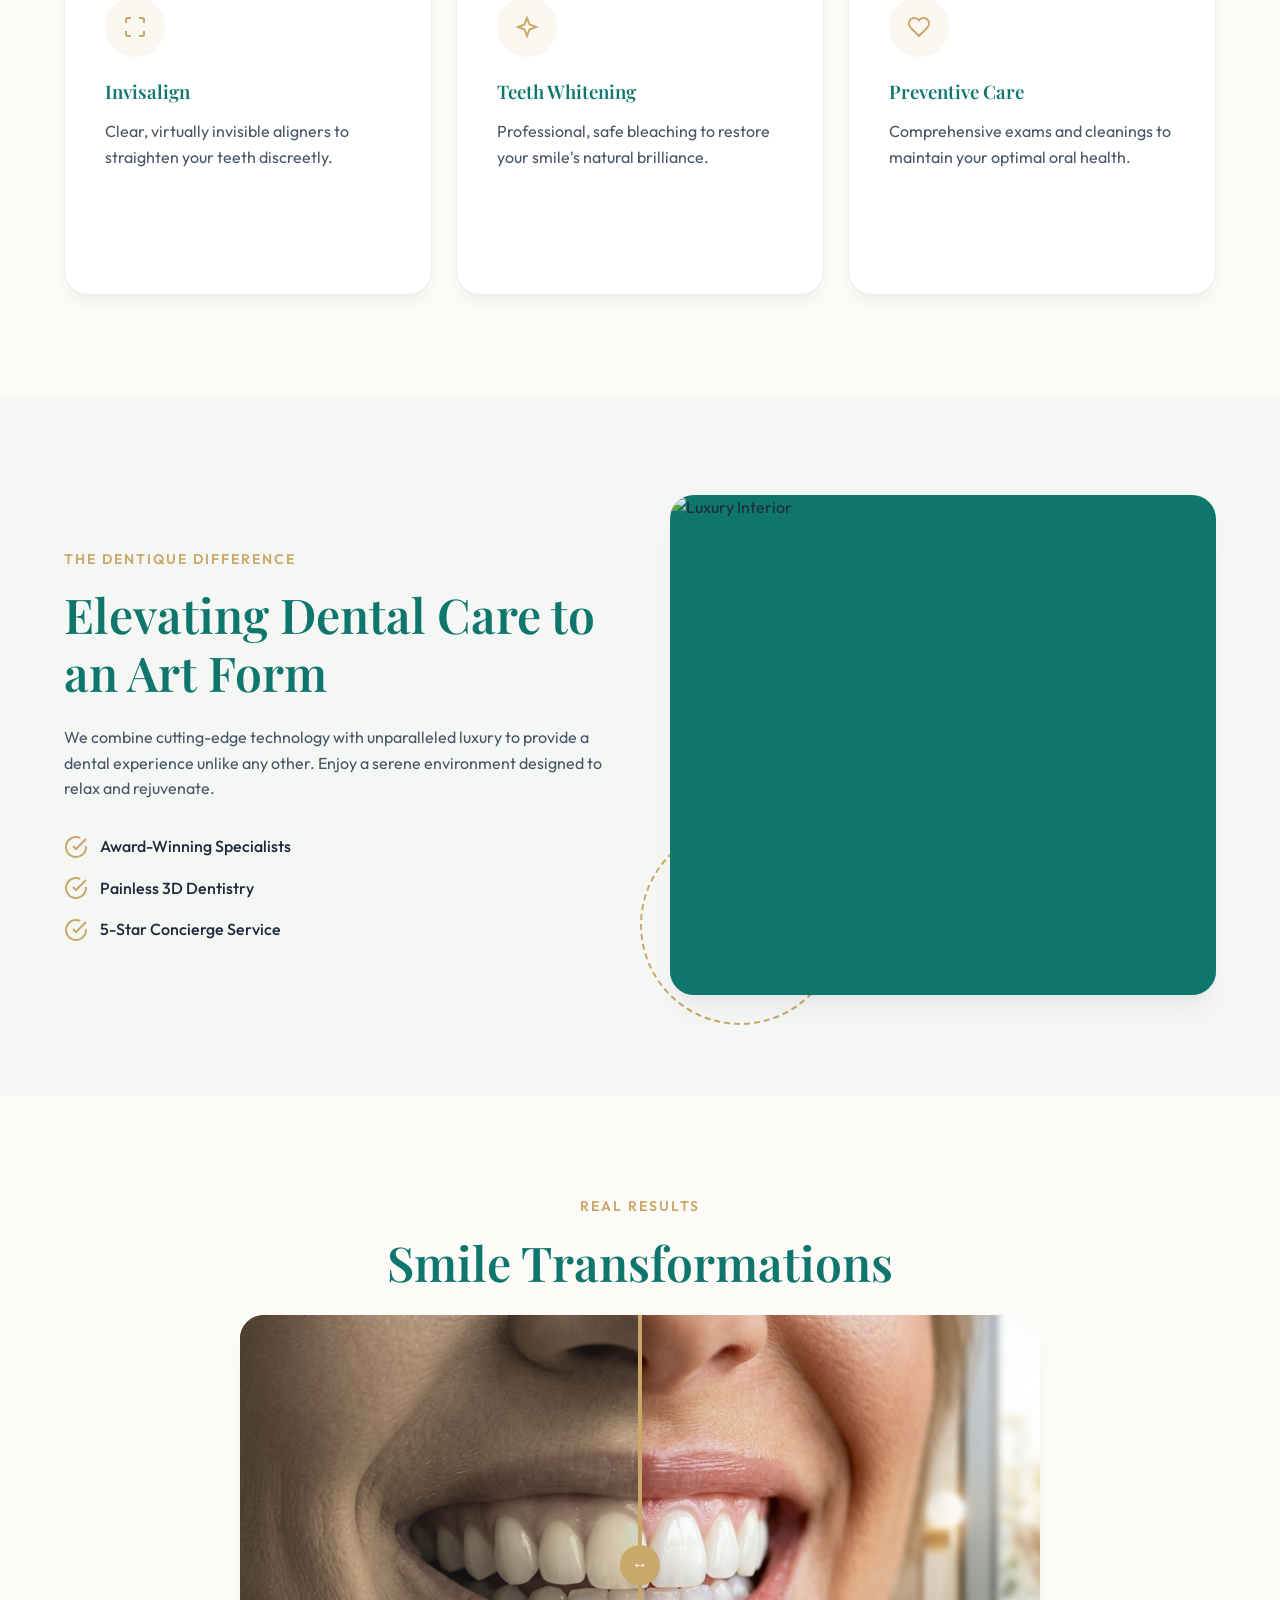
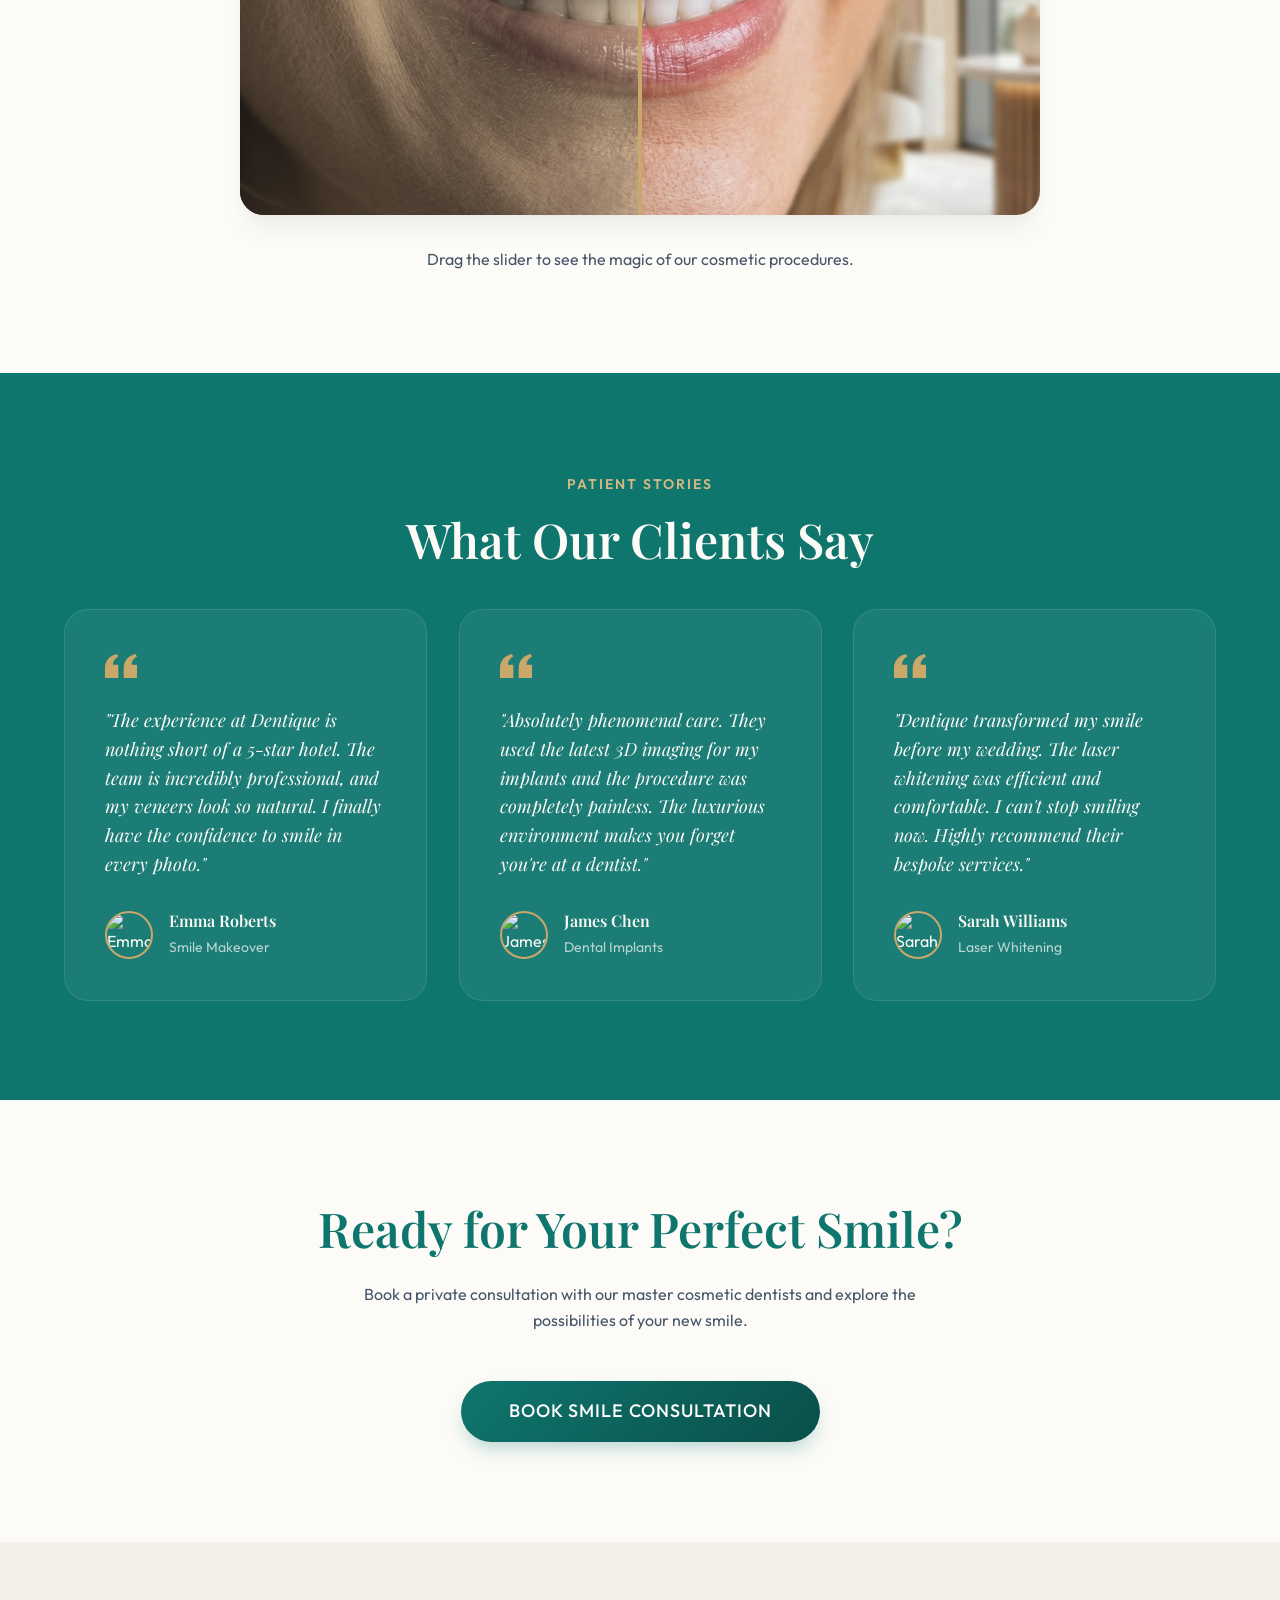
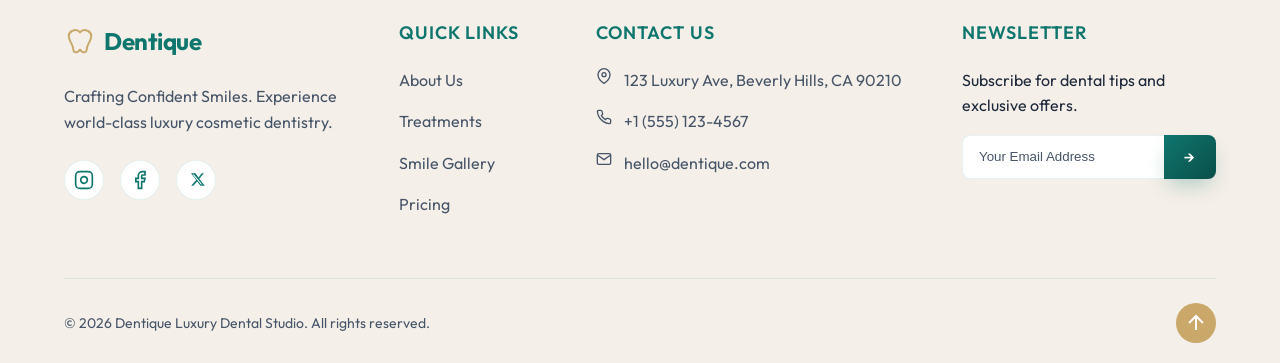
==== commit 2a278c7a: "corrections" ====
--- a/index.html
+++ b/index.html
@@ -25,7 +25,7 @@
       left: 0;
       width: 100%;
       height: 100%;
-      z-index: -1;
+      z-index: 0;
     }
     
     .hero-bg img {
@@ -40,6 +40,7 @@
       left: 0;
       width: 100%;
       height: 100%;
+      z-index: 1;
       background: linear-gradient(to right, rgba(15, 118, 110, 0.9) 0%, rgba(15, 118, 110, 0.4) 50%, rgba(252, 251, 248, 0) 100%);
     }
     
@@ -209,11 +210,52 @@
       display: flex;
       gap: 16px;
     }
+    
+    .hero-buttons .btn-outline {
+      color: var(--secondary);
+      border-color: var(--secondary);
+    }
+    
+    [data-theme="dark"] .hero-buttons .btn-outline {
+      color: var(--accent);
+      border-color: var(--accent);
+    }
+    
+    [data-theme="dark"] .hero-buttons .btn-outline:hover {
+      background: var(--accent);
+      color: var(--bg-main);
+    }
+
+    .floating-appointment-card p {
+      color: var(--text-main) !important;
+    }
 
     @media (max-width: 1024px) {
-      .hero-title { font-size: 3.5rem; }
       .floating-appointment-card { display: none; }
       .bento-item.featured, .bento-item.standard { grid-column: span 6; }
+    }
+
+    .bento-grid {
+      grid-auto-rows: 1fr;
+    }
+    .bento-item {
+      height: 100%;
+      display: flex;
+      flex-direction: column;
+    }
+    .bento-item .tilt-content {
+      display: flex;
+      flex-direction: column;
+      flex-grow: 1;
+    }
+    @media (max-width: 768px) {
+      .bento-grid {
+        display: grid !important;
+        grid-template-columns: 1fr;
+      }
+      .bento-item.featured, .bento-item.standard { 
+        grid-column: span 1; 
+      }
     }
 
     @media (max-width: 767px) {
@@ -235,7 +277,7 @@
 
   <main>
     <!-- Section 1: Luxury Hero -->
-    <section class="hero mesh-bg">
+    <section class="hero">
       <div class="hero-bg">
         <img src="assets/images/hero.png" alt="Dentique Luxury Clinic">
       </div>
@@ -243,11 +285,11 @@
       
       <div class="container relative z-10 h-full flex items-center">
         <div class="hero-content reveal fade-up">
-          <h1 class="hero-title">Crafting<br>Confident Smiles</h1>
+          <h1 class="hero-title" style="font-size: clamp(2rem, 8vw, 4.5rem); color: var(--text-main);">Crafting<br>Confident Smiles</h1>
           <p class="hero-desc">Experience world-class luxury cosmetic dentistry designed for your comfort and aesthetic perfection.</p>
           <div class="hero-buttons">
             <a href="book.html" class="btn btn-primary">Book Consultation</a>
-            <a href="treatments.html" class="btn btn-outline" style="color: var(--secondary); border-color: var(--secondary);">Explore Treatments</a>
+            <a href="treatments.html" class="btn btn-outline">Explore Treatments</a>
           </div>
         </div>
       </div>
@@ -286,7 +328,7 @@
         
         <div class="bento-grid">
           <!-- Item 1: Featured -->
-          <div class="bento-item featured reveal zoom-in tilt-card">
+          <div class="bento-item featured reveal zoom-in tilt-card glow-card">
             <div class="tilt-content">
               <div class="treatment-icon hover-lift">
                 <svg width="24" height="24" viewBox="0 0 24 24" fill="none" stroke="currentColor" stroke-width="2"><circle cx="12" cy="12" r="10"/><path d="M8 14s1.5 2 4 2 4-2 4-2"/><line x1="9" y1="9" x2="9.01" y2="9"/><line x1="15" y1="9" x2="15.01" y2="9"/></svg>
@@ -295,7 +337,6 @@
               <p class="text-muted mt-2" style="max-width: 300px;">A comprehensive, customized approach to transform your smile using a combination of premium treatments.</p>
               <a href="treatments.html" class="text-accent mt-4" style="display:inline-block; font-weight:600;">Learn More &rarr;</a>
             </div>
-            <img src="https://images.unsplash.com/photo-1598331668953-29a32c525f24?auto=format&fit=crop&q=80&w=600" alt="Smile Makeover" class="bento-img" style="border-radius: var(--radius-md);">
           </div>
           
           <!-- Item 2 -->
@@ -413,13 +454,13 @@
         <span class="section-subtitle" style="color: var(--accent-light);">Patient Stories</span>
         <h2 class="section-title reveal fade-up" style="color: var(--secondary);">What Our Clients Say</h2>
         
-        <div style="display: grid; grid-template-columns: repeat(auto-fit, minmax(300px, 1fr)); gap: 32px; margin-top: 40px;">
+        <div style="display: flex; flex-wrap: wrap; justify-content: center; align-items: stretch; gap: 32px; margin-top: 40px;">
           <!-- Card 1 -->
-          <div class="reveal fade-up tilt-card" style="background: rgba(252,251,248,0.05); padding: 40px; border-radius: var(--radius-lg); border: 1px solid rgba(252,251,248,0.1); text-align: left; display: flex; flex-direction: column; height: 100%;">
+          <div class="reveal fade-up tilt-card" style="flex: 1 1 320px; max-width: 400px; background: rgba(252,251,248,0.05); padding: 40px; border-radius: var(--radius-lg); border: 1px solid rgba(252,251,248,0.1); text-align: left; display: flex; flex-direction: column;">
             <svg width="32" height="32" viewBox="0 0 24 24" fill="var(--accent)" stroke="none" style="margin-bottom: 24px;"><path d="M14.017 21v-7.391c0-5.704 3.731-9.57 8.983-10.609l.995 2.151c-2.432.917-3.995 3.638-3.995 5.849h4v10h-9.983zm-14.017 0v-7.391c0-5.704 3.748-9.57 9-10.609l.996 2.151c-2.433.917-3.996 3.638-3.996 5.849h3.983v10h-9.983z"/></svg>
             <p style="font-family: var(--font-serif); font-size: 1.125rem; font-style: italic; margin-bottom: 32px; line-height: 1.6; color: var(--secondary); flex-grow: 1;">"The experience at Dentique is nothing short of a 5-star hotel. The team is incredibly professional, and my veneers look so natural. I finally have the confidence to smile in every photo."</p>
             <div style="display: flex; align-items: center; gap: 16px;">
-              <div style="width: 48px; height: 48px; border-radius: 50%; background-color: var(--accent); display: flex; align-items: center; justify-content: center; font-weight: bold; font-size: 1.1rem; color: var(--primary);">E</div>
+              <img src="https://images.unsplash.com/photo-1494790108377-be9c29b29330?auto=format&fit=crop&q=80&w=150" alt="Emma Roberts" style="width: 48px; height: 48px; border-radius: 50%; object-fit: cover; border: 2px solid var(--accent);">
               <div>
                 <h4 style="color: var(--secondary); margin-bottom: 4px; font-size: 1rem;">Emma Roberts</h4>
                 <span style="font-size: 0.875rem; color: rgba(252,251,248,0.7);">Smile Makeover</span>
@@ -428,11 +469,11 @@
           </div>
 
           <!-- Card 2 -->
-          <div class="reveal fade-up delay-100 tilt-card" style="background: rgba(252,251,248,0.05); padding: 40px; border-radius: var(--radius-lg); border: 1px solid rgba(252,251,248,0.1); text-align: left; display: flex; flex-direction: column; height: 100%;">
+          <div class="reveal fade-up delay-100 tilt-card" style="flex: 1 1 320px; max-width: 400px; background: rgba(252,251,248,0.05); padding: 40px; border-radius: var(--radius-lg); border: 1px solid rgba(252,251,248,0.1); text-align: left; display: flex; flex-direction: column;">
             <svg width="32" height="32" viewBox="0 0 24 24" fill="var(--accent)" stroke="none" style="margin-bottom: 24px;"><path d="M14.017 21v-7.391c0-5.704 3.731-9.57 8.983-10.609l.995 2.151c-2.432.917-3.995 3.638-3.995 5.849h4v10h-9.983zm-14.017 0v-7.391c0-5.704 3.748-9.57 9-10.609l.996 2.151c-2.433.917-3.996 3.638-3.996 5.849h3.983v10h-9.983z"/></svg>
             <p style="font-family: var(--font-serif); font-size: 1.125rem; font-style: italic; margin-bottom: 32px; line-height: 1.6; color: var(--secondary); flex-grow: 1;">"Absolutely phenomenal care. They used the latest 3D imaging for my implants and the procedure was completely painless. The luxurious environment makes you forget you're at a dentist."</p>
             <div style="display: flex; align-items: center; gap: 16px;">
-              <div style="width: 48px; height: 48px; border-radius: 50%; background-color: var(--accent); display: flex; align-items: center; justify-content: center; font-weight: bold; font-size: 1.1rem; color: var(--primary);">J</div>
+              <img src="https://images.unsplash.com/photo-1507003211169-0a1dd7228f2d?auto=format&fit=crop&q=80&w=150" alt="James Chen" style="width: 48px; height: 48px; border-radius: 50%; object-fit: cover; border: 2px solid var(--accent);">
               <div>
                 <h4 style="color: var(--secondary); margin-bottom: 4px; font-size: 1rem;">James Chen</h4>
                 <span style="font-size: 0.875rem; color: rgba(252,251,248,0.7);">Dental Implants</span>
@@ -441,11 +482,11 @@
           </div>
 
           <!-- Card 3 -->
-          <div class="reveal fade-up delay-200 tilt-card" style="background: rgba(252,251,248,0.05); padding: 40px; border-radius: var(--radius-lg); border: 1px solid rgba(252,251,248,0.1); text-align: left; display: flex; flex-direction: column; height: 100%;">
+          <div class="reveal fade-up delay-200 tilt-card" style="flex: 1 1 320px; max-width: 400px; background: rgba(252,251,248,0.05); padding: 40px; border-radius: var(--radius-lg); border: 1px solid rgba(252,251,248,0.1); text-align: left; display: flex; flex-direction: column;">
             <svg width="32" height="32" viewBox="0 0 24 24" fill="var(--accent)" stroke="none" style="margin-bottom: 24px;"><path d="M14.017 21v-7.391c0-5.704 3.731-9.57 8.983-10.609l.995 2.151c-2.432.917-3.995 3.638-3.995 5.849h4v10h-9.983zm-14.017 0v-7.391c0-5.704 3.748-9.57 9-10.609l.996 2.151c-2.433.917-3.996 3.638-3.996 5.849h3.983v10h-9.983z"/></svg>
             <p style="font-family: var(--font-serif); font-size: 1.125rem; font-style: italic; margin-bottom: 32px; line-height: 1.6; color: var(--secondary); flex-grow: 1;">"Dentique transformed my smile before my wedding. The laser whitening was efficient and comfortable. I can't stop smiling now. Highly recommend their bespoke services."</p>
             <div style="display: flex; align-items: center; gap: 16px;">
-              <div style="width: 48px; height: 48px; border-radius: 50%; background-color: var(--accent); display: flex; align-items: center; justify-content: center; font-weight: bold; font-size: 1.1rem; color: var(--primary);">S</div>
+              <img src="https://images.unsplash.com/photo-1438761681033-6461ffad8d80?auto=format&fit=crop&q=80&w=150" alt="Sarah Williams" style="width: 48px; height: 48px; border-radius: 50%; object-fit: cover; border: 2px solid var(--accent);">
               <div>
                 <h4 style="color: var(--secondary); margin-bottom: 4px; font-size: 1rem;">Sarah Williams</h4>
                 <span style="font-size: 0.875rem; color: rgba(252,251,248,0.7);">Laser Whitening</span>
--- a/assets/css/style.css
+++ b/assets/css/style.css
@@ -238,6 +238,11 @@
 .mb-3 { margin-bottom: 24px; }
 .mb-4 { margin-bottom: 32px; }
 .mb-5 { margin-bottom: 48px; }
+.mt-1 { margin-top: 8px; }
+.mt-2 { margin-top: 16px; }
+.mt-3 { margin-top: 24px; }
+.mt-4 { margin-top: 32px; }
+.mt-5 { margin-top: 48px; }
 
 .section-subtitle {
   color: var(--accent);
@@ -887,3 +892,21 @@
   background: rgba(252, 251, 248, 0.2);
 }
 
+/* Mobile Nav Button */
+.mobile-nav-btn {
+  display: none;
+  margin-top: 40px;
+}
+@media (max-width: 1024px) {
+  .mobile-nav-btn {
+    display: block;
+  }
+}
+
+/* Global Mobile Overrides */
+@media (max-width: 768px) {
+  .hero-title {
+    font-size: clamp(1.75rem, 8vw, 2.5rem) !important;
+  }
+}
+
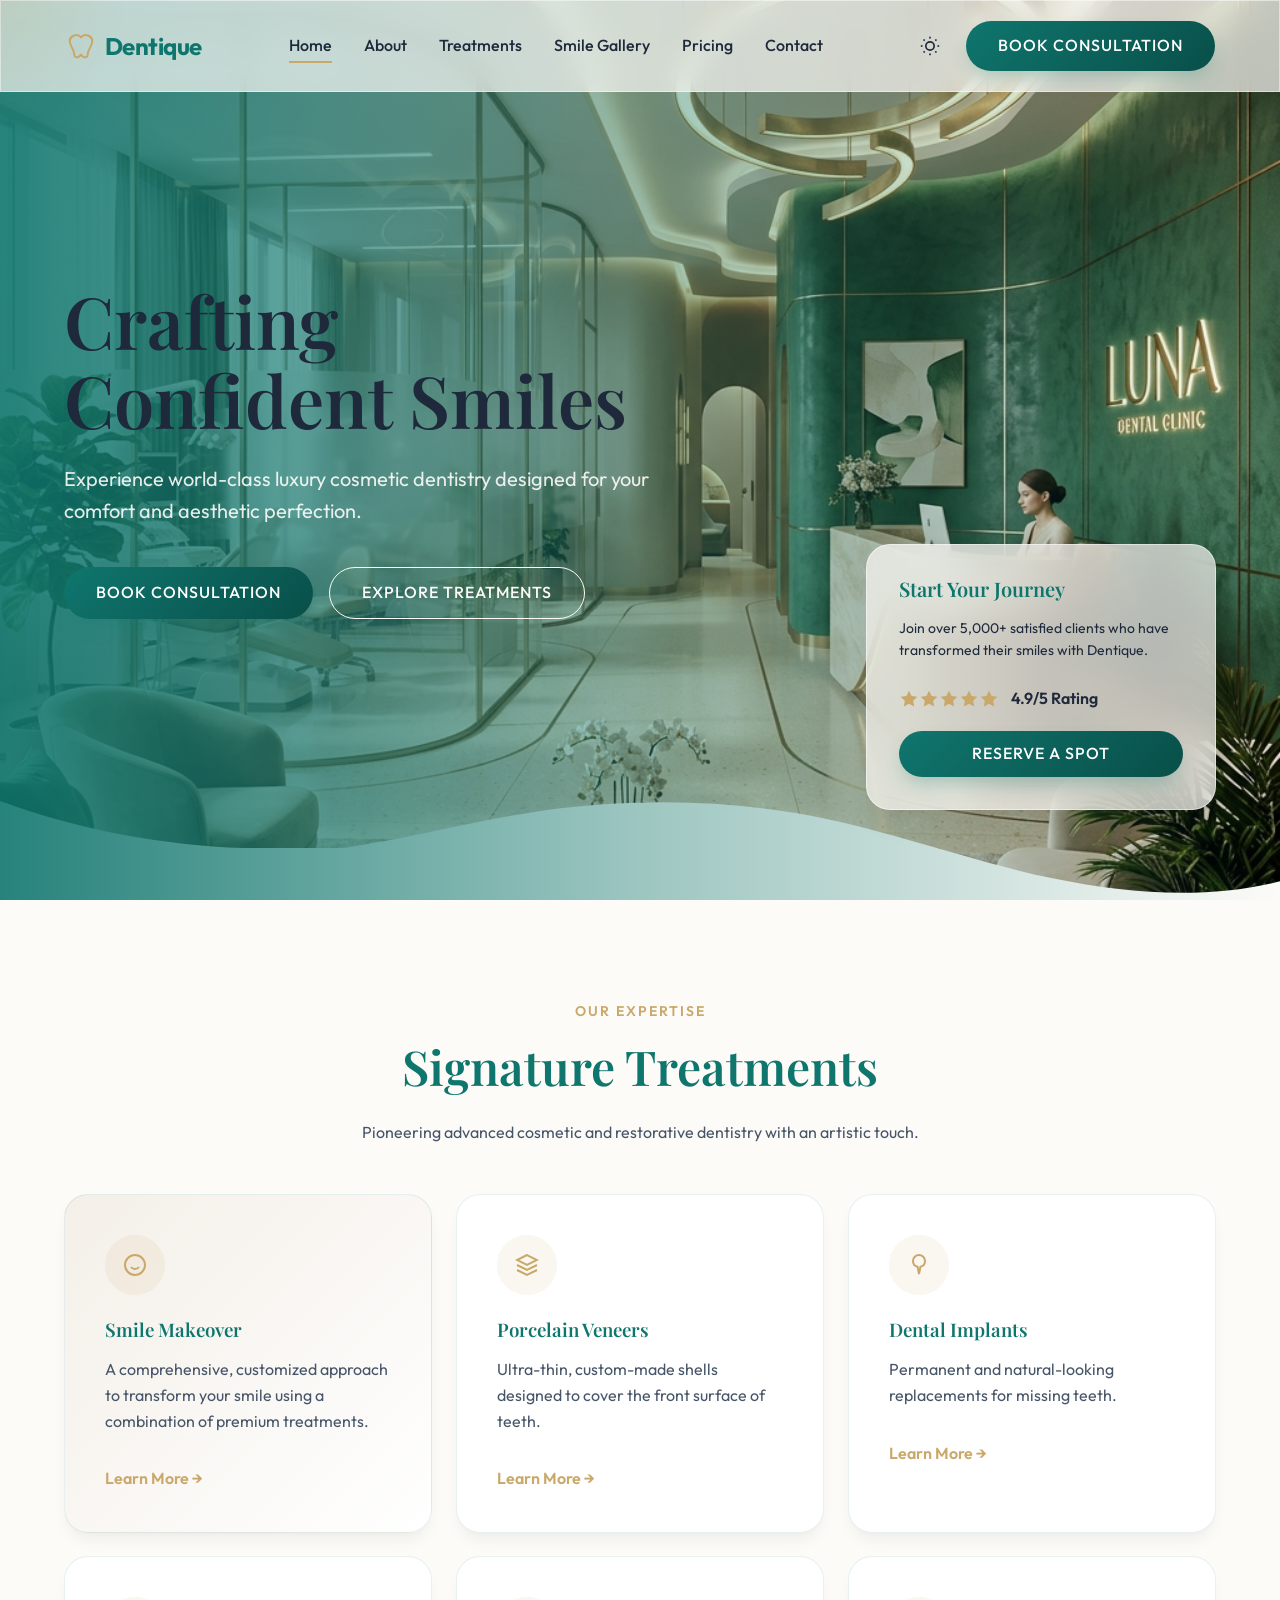
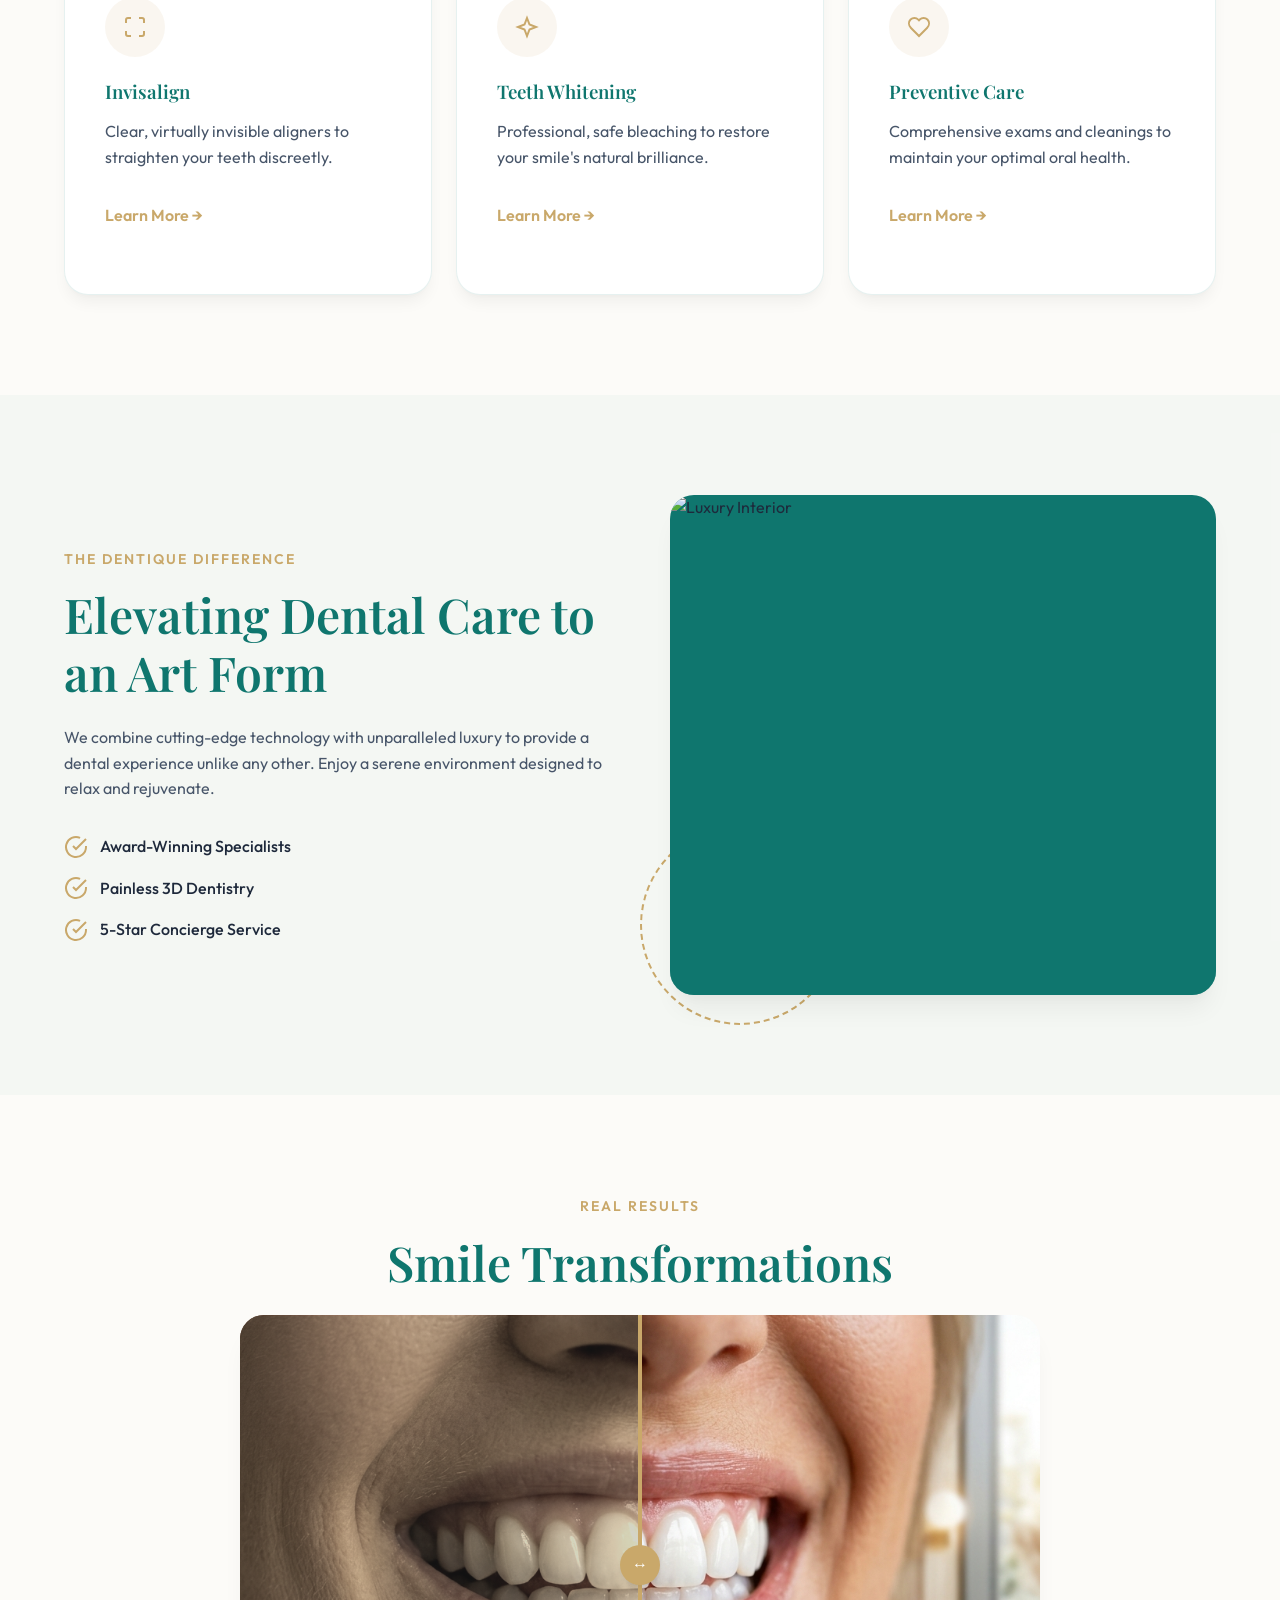
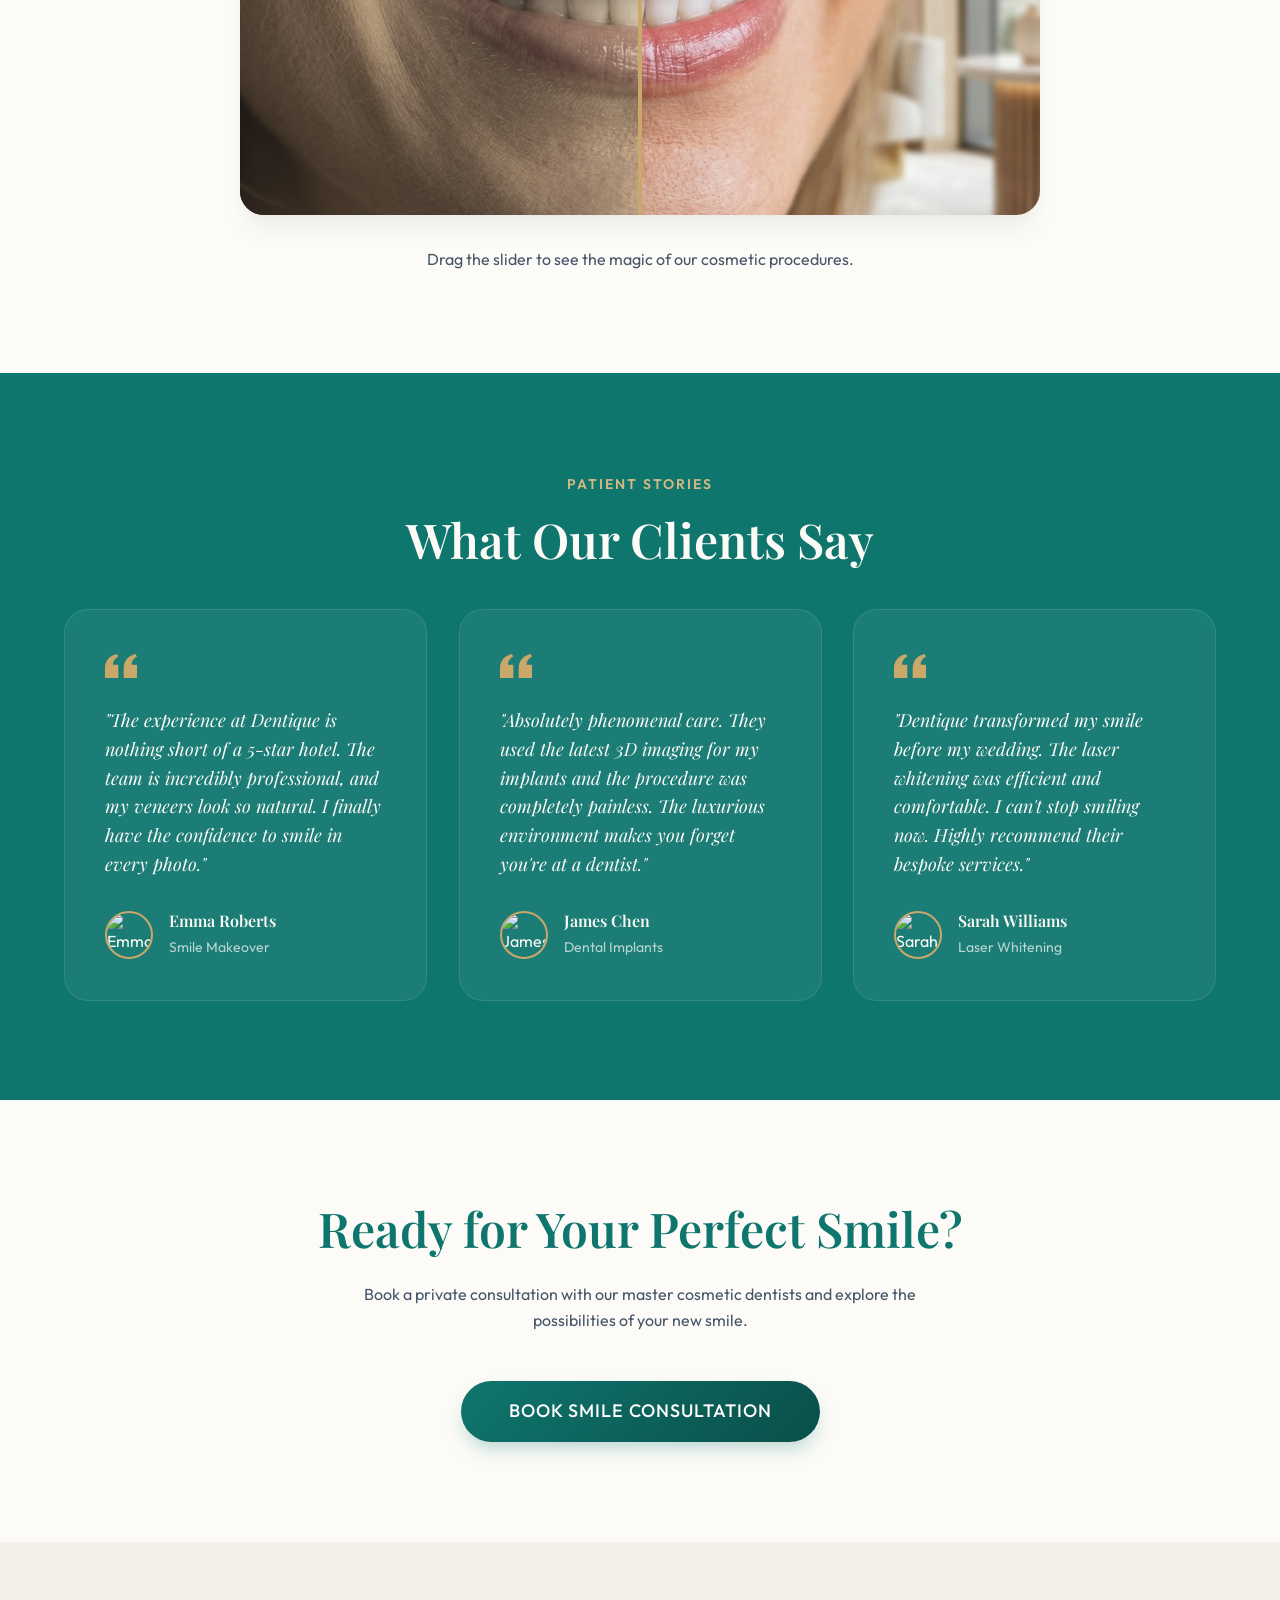
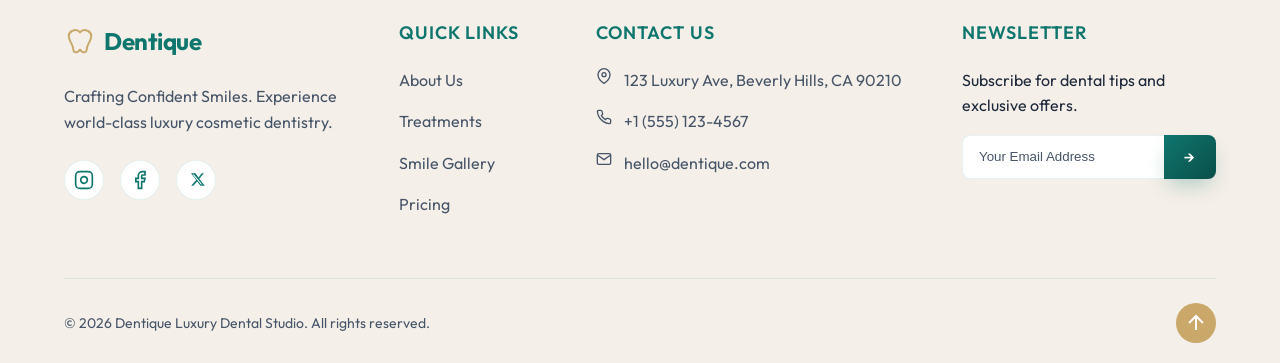
==== commit 8c6e185e: "changes" ====
--- a/index.html
+++ b/index.html
@@ -70,6 +70,8 @@
       opacity: 0.9;
     }
     
+    [data-theme="dark"] .hero-desc { color: var(--text-main); }
+    
     .floating-appointment-card {
       position: absolute;
       right: 5%;
@@ -347,6 +349,7 @@
               </div>
               <h3>Porcelain Veneers</h3>
               <p class="text-muted mt-2">Ultra-thin, custom-made shells designed to cover the front surface of teeth.</p>
+              <a href="treatments.html" class="text-accent mt-4" style="display:inline-block; font-weight:600;">Learn More &rarr;</a>
             </div>
           </div>
           
@@ -358,6 +361,7 @@
               </div>
               <h3>Dental Implants</h3>
               <p class="text-muted mt-2">Permanent and natural-looking replacements for missing teeth.</p>
+              <a href="treatments.html" class="text-accent mt-4" style="display:inline-block; font-weight:600;">Learn More &rarr;</a>
             </div>
           </div>
           
@@ -369,6 +373,7 @@
               </div>
               <h3>Invisalign</h3>
               <p class="text-muted mt-2">Clear, virtually invisible aligners to straighten your teeth discreetly.</p>
+              <a href="treatments.html" class="text-accent mt-4" style="display:inline-block; font-weight:600;">Learn More &rarr;</a>
             </div>
           </div>
           
@@ -380,6 +385,7 @@
               </div>
               <h3>Teeth Whitening</h3>
               <p class="text-muted mt-2">Professional, safe bleaching to restore your smile's natural brilliance.</p>
+              <a href="treatments.html" class="text-accent mt-4" style="display:inline-block; font-weight:600;">Learn More &rarr;</a>
             </div>
           </div>
           
@@ -391,6 +397,7 @@
               </div>
               <h3>Preventive Care</h3>
               <p class="text-muted mt-2">Comprehensive exams and cleanings to maintain your optimal oral health.</p>
+              <a href="treatments.html" class="text-accent mt-4" style="display:inline-block; font-weight:600;">Learn More &rarr;</a>
             </div>
           </div>
         </div>
--- a/assets/css/style.css
+++ b/assets/css/style.css
@@ -269,6 +269,8 @@
   .section { padding: 60px 0; }
   .section-title { font-size: 2rem; }
   .bento-grid { display: flex; flex-direction: column; }
+  .hero-title, .page-hero h1 { font-size: 3rem !important; }
+  .hero-desc, .page-hero p { font-size: 1.35rem !important; line-height: 1.6 !important; }
 }
 
 
@@ -655,12 +657,12 @@
   .footer-grid { grid-template-columns: 1fr 1fr; gap: 40px; }
   .nav-list { display: none; }
   .mobile-menu-btn { display: flex; }
+  .header-actions .btn { display: none; }
+  .header-actions .login-link { display: none; }
 }
 
 @media (max-width: 768px) {
   .footer-grid { grid-template-columns: 1fr; }
-  .header-actions .btn { display: none; }
-  .header-actions .login-link { display: none; }
 }
 
 /* =========================================
@@ -752,8 +754,7 @@
   color: #FCFBF8;
 }
 .aurora-bg h1, .aurora-bg h2, .aurora-bg p, .aurora-bg .text-muted,
-.mesh-bg h1, .mesh-bg h2, .mesh-bg p, .mesh-bg .text-muted,
-.spheres-bg h1, .spheres-bg h2, .spheres-bg p, .spheres-bg .text-muted {
+.mesh-bg h1, .mesh-bg h2, .mesh-bg p, .mesh-bg .text-muted {
   color: #FCFBF8 !important;
 }
 .aurora-bg::before {
